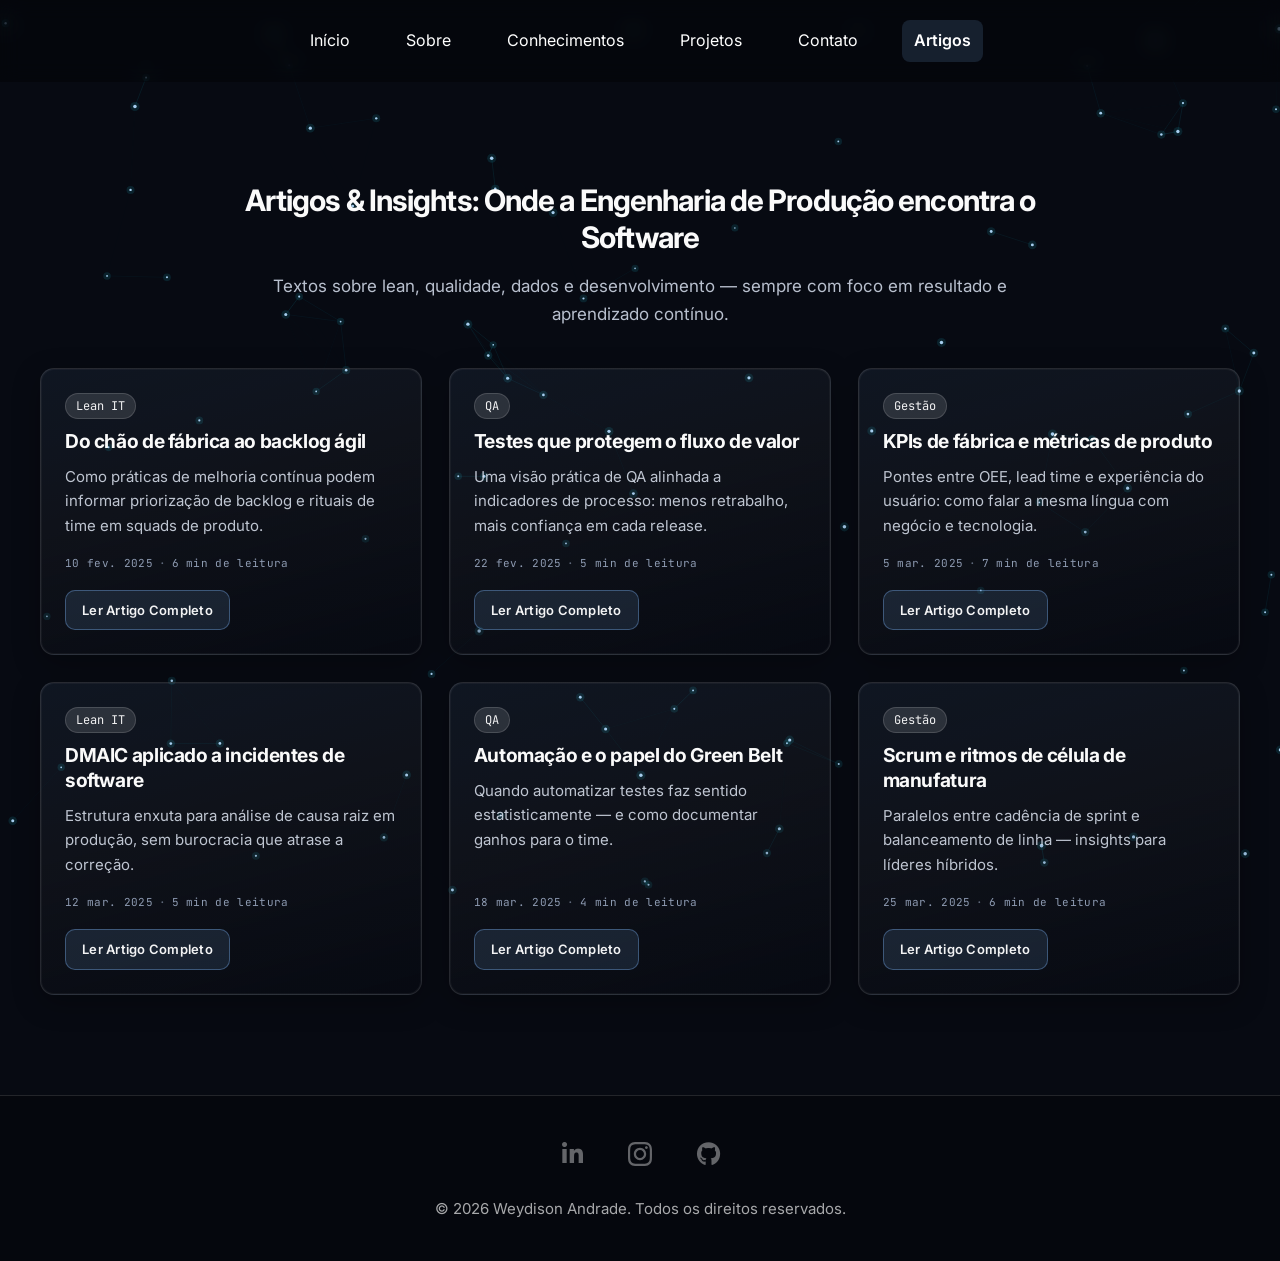
==== html/artigos.html @ 00de0266 "Criando o link de Artigos no header do projeto" ====
<!DOCTYPE html>
<html lang="pt-BR">
  <head>
    <meta charset="UTF-8" />
    <meta name="viewport" content="width=device-width, initial-scale=1.0" />
    <title>Artigos &amp; Insights · Weydison Andrade</title>
    <meta
      name="description"
      content="Artigos sobre engenharia de produção, software, qualidade e gestão — Weydison Andrade."
    />
    <link rel="preconnect" href="https://fonts.googleapis.com" />
    <link rel="preconnect" href="https://fonts.gstatic.com" crossorigin />
    <link
      href="https://fonts.googleapis.com/css2?family=Inter:wght@400;600;700&family=JetBrains+Mono:wght@400&display=swap"
      rel="stylesheet"
    />
    <link
      rel="stylesheet"
      href="https://cdnjs.cloudflare.com/ajax/libs/font-awesome/6.5.2/css/all.min.css"
      crossorigin="anonymous"
      referrerpolicy="no-referrer"
    />
    <link rel="stylesheet" href="css/style.css" />
  </head>
  <body class="page-artigos">
    <canvas id="particle-network" class="particle-canvas" aria-hidden="true"></canvas>

    <header class="header">
      <button
        class="header__toggle"
        type="button"
        id="menuToggle"
        aria-label="Abrir menu"
        aria-expanded="false"
        aria-controls="headerNav"
      >
        <span class="header__bar"></span>
        <span class="header__bar"></span>
        <span class="header__bar"></span>
      </button>

      <nav class="header__nav" id="headerNav" aria-label="Principal">
        <ul class="header__list">
          <li><a href="index.html#inicio">Início</a></li>
          <li><a href="index.html#sobre">Sobre</a></li>
          <li><a href="index.html#conhecimentos">Conhecimentos</a></li>
          <li><a href="index.html#projetos">Projetos</a></li>
          <li><a href="index.html#contato">Contato</a></li>
          <li><a href="artigos.html" aria-current="page">Artigos</a></li>
        </ul>
      </nav>
    </header>

    <main class="articles-main" id="conteudo-principal">
      <section class="articles" aria-labelledby="articles-page-title">
        <div class="section-container articles__inner">
          <header class="articles__hero">
            <h1 id="articles-page-title" class="articles__title">
              Artigos &amp; Insights: Onde a Engenharia de Produção encontra o Software
            </h1>
            <p class="articles__subtitle">
              Textos sobre lean, qualidade, dados e desenvolvimento — sempre com foco em resultado e aprendizado
              contínuo.
            </p>
          </header>

          <div class="articles__grid">
            <article class="articles-card">
              <span class="project-card__badge articles-card__category">Lean IT</span>
              <h2 class="articles-card__title">Do chão de fábrica ao backlog ágil</h2>
              <p class="articles-card__excerpt">
                Como práticas de melhoria contínua podem informar priorização de backlog e rituais de time em squads de
                produto.
              </p>
              <div class="articles-card__meta">
                <time datetime="2025-02-10">10 fev. 2025</time>
                <span class="articles-card__meta-sep" aria-hidden="true">·</span>
                <span>6 min de leitura</span>
              </div>
              <a class="articles-card__cta" href="#">Ler Artigo Completo</a>
            </article>

            <article class="articles-card">
              <span class="project-card__badge articles-card__category">QA</span>
              <h2 class="articles-card__title">Testes que protegem o fluxo de valor</h2>
              <p class="articles-card__excerpt">
                Uma visão prática de QA alinhada a indicadores de processo: menos retrabalho, mais confiança em cada
                release.
              </p>
              <div class="articles-card__meta">
                <time datetime="2025-02-22">22 fev. 2025</time>
                <span class="articles-card__meta-sep" aria-hidden="true">·</span>
                <span>5 min de leitura</span>
              </div>
              <a class="articles-card__cta" href="#">Ler Artigo Completo</a>
            </article>

            <article class="articles-card">
              <span class="project-card__badge articles-card__category">Gestão</span>
              <h2 class="articles-card__title">KPIs de fábrica e métricas de produto</h2>
              <p class="articles-card__excerpt">
                Pontes entre OEE, lead time e experiência do usuário: como falar a mesma língua com negócio e tecnologia.
              </p>
              <div class="articles-card__meta">
                <time datetime="2025-03-05">5 mar. 2025</time>
                <span class="articles-card__meta-sep" aria-hidden="true">·</span>
                <span>7 min de leitura</span>
              </div>
              <a class="articles-card__cta" href="#">Ler Artigo Completo</a>
            </article>

            <article class="articles-card">
              <span class="project-card__badge articles-card__category">Lean IT</span>
              <h2 class="articles-card__title">DMAIC aplicado a incidentes de software</h2>
              <p class="articles-card__excerpt">
                Estrutura enxuta para análise de causa raiz em produção, sem burocracia que atrase a correção.
              </p>
              <div class="articles-card__meta">
                <time datetime="2025-03-12">12 mar. 2025</time>
                <span class="articles-card__meta-sep" aria-hidden="true">·</span>
                <span>5 min de leitura</span>
              </div>
              <a class="articles-card__cta" href="#">Ler Artigo Completo</a>
            </article>

            <article class="articles-card">
              <span class="project-card__badge articles-card__category">QA</span>
              <h2 class="articles-card__title">Automação e o papel do Green Belt</h2>
              <p class="articles-card__excerpt">
                Quando automatizar testes faz sentido estatisticamente — e como documentar ganhos para o time.
              </p>
              <div class="articles-card__meta">
                <time datetime="2025-03-18">18 mar. 2025</time>
                <span class="articles-card__meta-sep" aria-hidden="true">·</span>
                <span>4 min de leitura</span>
              </div>
              <a class="articles-card__cta" href="#">Ler Artigo Completo</a>
            </article>

            <article class="articles-card">
              <span class="project-card__badge articles-card__category">Gestão</span>
              <h2 class="articles-card__title">Scrum e ritmos de célula de manufatura</h2>
              <p class="articles-card__excerpt">
                Paralelos entre cadência de sprint e balanceamento de linha — insights para líderes híbridos.
              </p>
              <div class="articles-card__meta">
                <time datetime="2025-03-25">25 mar. 2025</time>
                <span class="articles-card__meta-sep" aria-hidden="true">·</span>
                <span>6 min de leitura</span>
              </div>
              <a class="articles-card__cta" href="#">Ler Artigo Completo</a>
            </article>
          </div>
        </div>
      </section>
    </main>

    <footer class="site-footer">
      <div class="site-footer__inner">
        <nav class="site-footer__social" aria-label="Redes sociais">
          <ul class="site-footer__social-list">
            <li>
              <a
                class="site-footer__social-link site-footer__social-link--linkedin"
                href="https://www.linkedin.com/in/weydison-andrade-188b41334/"
                target="_blank"
                rel="noopener noreferrer"
                aria-label="Perfil de Weydison Andrade no LinkedIn (abre em nova aba)"
              >
                <i class="fa-brands fa-linkedin-in site-footer__social-icon" aria-hidden="true"></i>
              </a>
            </li>
            <li>
              <a
                class="site-footer__social-link site-footer__social-link--instagram"
                href="https://www.instagram.com/weydison.andrade/"
                target="_blank"
                rel="noopener noreferrer"
                aria-label="Perfil de Weydison Andrade no Instagram (abre em nova aba)"
              >
                <svg
                  class="site-footer__social-icon site-footer__social-icon--instagram"
                  viewBox="0 0 24 24"
                  width="24"
                  height="24"
                  aria-hidden="true"
                  focusable="false"
                >
                  <defs>
                    <linearGradient id="footer-instagram-gradient" x1="0%" y1="0%" x2="100%" y2="100%">
                      <stop offset="0%" stop-color="#405de6" />
                      <stop offset="100%" stop-color="#e1306c" />
                    </linearGradient>
                  </defs>
                  <path
                    fill="currentColor"
                    d="M12 2.163c3.204 0 3.584.012 4.85.07 3.252.148 4.771 1.691 4.919 4.919.058 1.265.069 1.645.069 4.849 0 3.205-.012 3.584-.069 4.849-.149 3.225-1.664 4.771-4.919 4.919-1.266.058-1.644.07-4.85.07-3.204 0-3.584-.012-4.849-.07-3.26-.149-4.771-1.699-4.919-4.92-.058-1.265-.07-1.644-.07-4.849 0-3.204.013-3.583.07-4.849.149-3.227 1.664-4.771 4.919-4.919 1.266-.057 1.645-.069 4.849-.069zm0-2.163c-3.259 0-3.667.014-4.947.072-4.358.2-6.78 2.618-6.98 6.98-.059 1.281-.073 1.689-.073 4.948 0 3.259.014 3.668.072 4.948.2 4.358 2.618 6.78 6.98 6.98 1.281.058 1.689.072 4.948.072 3.259 0 3.668-.014 4.948-.072 4.354-.2 6.782-2.618 6.979-6.98.059-1.28.073-1.689.073-4.948 0-3.259-.014-3.667-.072-4.947-.196-4.354-2.617-6.78-6.979-6.98-1.281-.059-1.69-.073-4.949-.073zm0 5.838c-3.403 0-6.162 2.759-6.162 6.162s2.759 6.163 6.162 6.163 6.162-2.759 6.162-6.163c0-3.403-2.759-6.162-6.162-6.162zm0 10.162c-2.209 0-4-1.79-4-4 0-2.209 1.791-4 4-4s4 1.791 4 4c0 2.21-1.791 4-4 4zm6.406-11.845c-.796 0-1.441.645-1.441 1.44s.645 1.44 1.441 1.44c.795 0 1.439-.645 1.439-1.44s-.644-1.44-1.439-1.44z"
                  />
                </svg>
              </a>
            </li>
            <li>
              <a
                class="site-footer__social-link site-footer__social-link--github"
                href="https://github.com/WeydisonAndrade"
                target="_blank"
                rel="noopener noreferrer"
                aria-label="Perfil de Weydison Andrade no GitHub (abre em nova aba)"
              >
                <i class="fa-brands fa-github site-footer__social-icon" aria-hidden="true"></i>
              </a>
            </li>
          </ul>
        </nav>
        <p class="site-footer__text">© <span id="footer-year"></span> Weydison Andrade. Todos os direitos reservados.</p>
      </div>
    </footer>

    <script>
      (function () {
        var y = document.getElementById("footer-year");
        if (y) y.textContent = new Date().getFullYear();

        var btn = document.getElementById("menuToggle");
        var nav = document.getElementById("headerNav");
        if (!btn || !nav) return;

        btn.addEventListener("click", function () {
          var open = nav.classList.toggle("is-open");
          btn.classList.toggle("is-open", open);
          btn.setAttribute("aria-expanded", open ? "true" : "false");
          btn.setAttribute("aria-label", open ? "Fechar menu" : "Abrir menu");
        });

        nav.querySelectorAll("a").forEach(function (link) {
          link.addEventListener("click", function () {
            if (window.matchMedia("(max-width: 767px)").matches) {
              nav.classList.remove("is-open");
              btn.classList.remove("is-open");
              btn.setAttribute("aria-expanded", "false");
              btn.setAttribute("aria-label", "Abrir menu");
            }
          });
        });
      })();
    </script>
    <script src="js/particles.js" defer></script>
  </body>
</html>
---- html/css/style.css ----
/* =============================================================================
   Portfólio — estilos globais (html/index.html)
   Tipografia: Inter + JetBrains Mono | Fundo: canvas de partículas atrás do conteúdo
   ============================================================================= */

/* Reset leve: normaliza caixas e remove sublinhado padrão de links */
* {
  margin: 0;
  padding: 0;
  box-sizing: border-box;
  text-decoration: none;
}

/* --- Espaçamento global: respiro vertical, calha lateral e hierarquia após títulos --- */
:root {
  --section-py-mobile: 3.75rem; /* ~60px */
  --section-py-desktop: 6.25rem; /* ~100px */
  --container-max: 75rem; /* 1200px */
  --container-gutter: clamp(1.25rem, 4vw, 2rem);
  --heading-after-spacing: 2.5rem; /* 40px: h2 → conteúdo seguinte */
  --projects-card-gap: clamp(2rem, 2.75vw, 2.75rem); /* mín. 32px entre cards do portfólio */
  --tech-badge-bg: rgba(255, 255, 255, 0.12);
  --tech-badge-border: rgba(255, 255, 255, 0.14);
  --tech-badge-text: rgba(255, 255, 255, 0.94);
  --tech-badge-hover-bg: rgba(130, 185, 255, 0.22);
  --tech-badge-hover-border: rgba(130, 185, 255, 0.38);
}

section {
  padding-block: var(--section-py-mobile);
  padding-left: max(var(--container-gutter), env(safe-area-inset-left, 0px));
  padding-right: max(var(--container-gutter), env(safe-area-inset-right, 0px));
}

@media (min-width: 768px) {
  section {
    padding-block: var(--section-py-desktop);
  }
}

/* Conteúdo centralizado com largura máxima (não encosta nas bordas da viewport) */
.section-container {
  width: 100%;
  max-width: var(--container-max);
  margin-inline: auto;
}

.section-container--projects {
  display: flex;
  flex-direction: column;
}

/* Espaço consistente entre título de seção (h2) e bloco seguinte */
section h2 {
  margin-bottom: var(--heading-after-spacing);
}

/* Hero: respiro entre nome (h1) e subtítulo (h2) */
.home-text h1 {
  margin-bottom: 0.75rem;
}

/* Corpo: tema escuro, fonte principal e altura de linha confortável para leitura */
body {
  position: relative;
  background: #070a12;
  color: #eee;
  min-height: 100vh;
  font-family: "Inter", system-ui, -apple-system, BlinkMacSystemFont, "Segoe UI", sans-serif;
  line-height: 1.6;
}

/* Títulos: Inter em negrito e espaçamento entre letras levemente negativo */
h1,
h2,
h3 {
  font-family: "Inter", system-ui, sans-serif;
  font-weight: 700;
  letter-spacing: -0.02em;
  line-height: 1.2;
}

/* Parágrafos e itens de lista: interlinha consistente com o corpo */
p,
li {
  line-height: 1.6;
}

/* Termos técnicos: aparência de código (JetBrains Mono) */
.tech-inline,
.know-how-item__label {
  font-family: "JetBrains Mono", ui-monospace, "Cascadia Code", "Source Code Pro", monospace;
  font-weight: 400;
}

.tech-inline {
  font-size: 0.95em;
}

/* Empilhamento: seções e rodapé ficam acima do canvas de partículas (z-index 0) */
section,
.site-footer,
.section-divider {
  position: relative;
  z-index: 1;
}

/* Canvas full-screen: animação de rede (desenhada em js/particles.js), não recebe clique */
.particle-canvas {
  position: fixed;
  inset: 0;
  z-index: 0;
  width: 100%;
  height: 100%;
  pointer-events: none;
  display: block;
}

/* Listas sem marcador padrão (estilo controlado por seção) */
ul {
  list-style: none;
}

/* ========== Cabeçalho: sticky, blur, menu colapsável no mobile ========== */
.header {
  position: sticky;
  top: 0;
  z-index: 100;
  width: 100%;
  padding: 1rem 1.25rem;
  background: rgba(0, 0, 0, 0.3);
  backdrop-filter: blur(10px);
  display: flex;
  flex-wrap: wrap;
  align-items: center;
  justify-content: flex-end;
  gap: 0.75rem;
}

/* Botão hambúrguer — visível só no mobile */
.header__toggle {
  display: flex;
  flex-direction: column;
  justify-content: center;
  gap: 5px;
  width: 44px;
  height: 44px;
  padding: 0;
  border: none;
  background: transparent;
  cursor: pointer;
  border-radius: 8px;
}

.header__toggle:hover,
.header__toggle:focus-visible {
  background: rgba(255, 255, 255, 0.1);
  outline: none;
}

.header__bar {
  display: block;
  width: 24px;
  height: 2px;
  background: #fff;
  border-radius: 2px;
  transition: transform 0.25s ease, opacity 0.25s ease;
}

/* Ícone vira X quando aberto */
.header__toggle.is-open .header__bar:nth-child(1) {
  transform: translateY(7px) rotate(45deg);
}

.header__toggle.is-open .header__bar:nth-child(2) {
  opacity: 0;
}

.header__toggle.is-open .header__bar:nth-child(3) {
  transform: translateY(-7px) rotate(-45deg);
}

/* Menu: fechado no mobile (full width abaixo do botão) */
.header__nav {
  width: 100%;
  max-height: 0;
  overflow: hidden;
  opacity: 0;
  transition: max-height 0.35s ease, opacity 0.25s ease;
}

.header__nav.is-open {
  max-height: 400px;
  opacity: 1;
}

.header__list {
  display: flex;
  flex-direction: column;
  gap: 0.25rem;
  padding-top: 0.5rem;
}

.header__list a {
  display: block;
  padding: 0.75rem 0.5rem;
  color: #fff;
  border-radius: 8px;
}

.header__list a:hover {
  background: rgba(255, 255, 255, 0.08);
}

/* ========== Desktop: links um ao lado do outro, sem hambúrguer ========== */
@media (min-width: 768px) {
  .header {
    flex-wrap: nowrap;
    justify-content: center;
    padding: 1.25rem 3rem;
  }

  .header__toggle {
    display: none;
  }

  .header__nav {
    width: auto;
    max-height: none;
    overflow: visible;
    opacity: 1;
  }

  .header__list {
    flex-direction: row;
    flex-wrap: wrap;
    align-items: center;
    justify-content: center;
    gap: 2rem;
    padding-top: 0;
  }

  .header__list a {
    padding: 0.5rem 0.75rem;
  }
}

/* ========== Seção inicial (hero): título, subtítulo e foto ========== */
.home {
  min-height: 40vh;
}

.home__inner {
  display: flex;
  flex-direction: column;
  align-items: center;
  gap: 2rem;
}

.home-text {
  width: 100%;
  text-align: center;
}

.home-text h1,
.home-text h2,
.home-text p {
  color: #fff;
}

/* Foto: tamanho maior; contain = você aparece inteiro(a), sem recorte */
.home__photo {
  flex-shrink: 0;
  width: 100%;
  max-width: min(100%, 380px);
  display: flex;
  justify-content: center;
  align-items: center;
  border-radius: 14px;
  background: rgba(255, 255, 255, 0.04);
}

.home__img {
  display: block;
  width: 100%;
  max-width: 100%;
  height: auto;
  max-height: min(68vh, 520px);
  object-fit: contain;
  object-position: center;
  border-radius: 12px;
}

/* Hero em duas colunas: texto à esquerda, foto à direita */
@media (min-width: 768px) {
  .home__inner {
    flex-direction: row;
    align-items: center;
    justify-content: space-between;
    gap: 3rem;
  }

  .home-text {
    flex: 1;
    min-width: 0;
    text-align: left;
  }

  .home__photo {
    width: min(440px, 42vw);
    max-width: 440px;
    justify-content: flex-end;
    margin-left: auto;
  }

  .home__img {
    width: 100%;
    max-width: 440px;
    max-height: min(78vh, 640px);
    height: auto;
    flex-shrink: 0;
    object-fit: contain;
  }
}

/* Separador visual entre seções (linha discreta; no desktop ocupa a largura da viewport) */
.section-divider {
  display: block;
  width: calc(100% - 2.5rem);
  max-width: 900px;
  margin: 0 auto;
  border: none;
  border-top: 1px solid rgba(255, 255, 255, 0.12);
}

@media (min-width: 768px) {
  .section-divider {
    width: 100vw;
    max-width: none;
    margin-left: calc(50% - 50vw);
    margin-right: calc(50% - 50vw);
  }
}

/* ========== Sobre mim: narrativa de transição + credenciais + coluna visual ========== */
.about__inner {
  display: grid;
  gap: clamp(1.75rem, 4vw, 2.5rem);
  align-items: center;
}

.about__main {
  min-width: 0;
}

.about__copy {
  margin-bottom: 1.5rem;
}

.about__copy p {
  font-family: "Inter", system-ui, -apple-system, BlinkMacSystemFont, "Segoe UI", sans-serif;
  font-size: clamp(0.9375rem, 2.2vw, 1.0625rem);
  line-height: 1.7;
  color: rgba(230, 235, 245, 0.88);
  margin-bottom: 1.1rem;
}

.about__copy p:last-child {
  margin-bottom: 0;
}

.about__copy strong {
  font-weight: 700;
  color: rgba(255, 255, 255, 0.96);
  letter-spacing: -0.01em;
}

.about__credentials {
  display: flex;
  flex-wrap: wrap;
  gap: 0.5rem 0.625rem;
  list-style: none;
  margin: 0 0 1.5rem;
  padding: 0;
}

.about__credential {
  display: inline-flex;
  flex-direction: column;
  align-items: flex-start;
  gap: 0.15rem;
  padding: 0.5rem 0.75rem;
  border-radius: 10px;
  background: rgba(255, 255, 255, 0.06);
  border: 1px solid rgba(255, 255, 255, 0.1);
}

.about__credential-title {
  font-family: "Inter", system-ui, sans-serif;
  font-size: 0.75rem;
  font-weight: 600;
  line-height: 1.35;
  color: rgba(255, 255, 255, 0.92);
  letter-spacing: -0.01em;
}

.about__credential-org {
  font-family: "JetBrains Mono", ui-monospace, monospace;
  font-size: 0.6875rem;
  font-weight: 400;
  color: rgba(180, 195, 215, 0.85);
  letter-spacing: 0.02em;
}

.about__tagline {
  font-family: "Inter", system-ui, sans-serif;
  font-size: clamp(0.95rem, 2.2vw, 1.05rem);
  font-weight: 600;
  font-style: italic;
  line-height: 1.55;
  letter-spacing: -0.015em;
  color: rgba(160, 200, 255, 0.92);
  margin: 0;
  padding-top: 0.25rem;
  border-top: 1px solid rgba(255, 255, 255, 0.1);
}

.about__aside {
  display: flex;
  justify-content: center;
  align-items: center;
  padding: 0.5rem;
}

.about__deco {
  width: min(100%, 200px);
  height: auto;
  max-width: 220px;
  opacity: 0.95;
}

@media (min-width: 900px) {
  .about__inner {
    grid-template-columns: minmax(0, 1fr) minmax(160px, 220px);
    gap: 2.5rem 3rem;
    align-items: start;
  }

  .about__aside {
    justify-content: flex-end;
    padding-top: 3.25rem;
  }
}

@media (max-width: 899px) {
  .about__aside {
    padding-top: 0.25rem;
    opacity: 0.9;
  }

  .about__deco {
    max-width: 168px;
  }
}

/* ========== Conhecimentos: dashboard em duas colunas (Tech × Processos) ========== */
.know-how__wrap {
  width: 100%;
}

.know-how__intro {
  font-family: "Inter", system-ui, sans-serif;
  font-size: clamp(0.9375rem, 2.1vw, 1.0625rem);
  line-height: 1.65;
  color: rgba(220, 228, 240, 0.88);
  max-width: 52rem;
  margin: 0 auto 1.75rem;
  text-align: center;
}

.know-how__grid {
  display: grid;
  grid-template-columns: 1fr;
  gap: 1.25rem;
  align-items: stretch;
}

@media (min-width: 768px) {
  .know-how__grid {
    grid-template-columns: repeat(2, minmax(0, 1fr));
    gap: 1.5rem;
  }
}

.know-how-card {
  display: flex;
  flex-direction: column;
  padding: clamp(1.15rem, 3vw, 1.5rem) clamp(1.15rem, 3vw, 1.65rem);
  border-radius: 14px;
  border: 1px solid rgba(255, 255, 255, 0.12);
  background: linear-gradient(155deg, rgba(130, 185, 255, 0.08) 0%, rgba(255, 255, 255, 0.04) 45%, rgba(7, 10, 18, 0.5) 100%);
  box-shadow: 0 8px 32px rgba(0, 0, 0, 0.28), 0 0 0 1px rgba(255, 255, 255, 0.04) inset;
  transition: transform 0.35s ease, box-shadow 0.35s ease, border-color 0.35s ease, background 0.35s ease;
}

.know-how-card--process {
  background: linear-gradient(155deg, rgba(180, 200, 220, 0.07) 0%, rgba(255, 255, 255, 0.035) 50%, rgba(7, 10, 18, 0.45) 100%);
}

@media (hover: hover) and (pointer: fine) {
  .know-how-card:hover {
    transform: scale(1.015);
    border-color: rgba(130, 185, 255, 0.35);
    box-shadow: 0 14px 40px rgba(0, 0, 0, 0.35), 0 0 0 1px rgba(130, 185, 255, 0.12) inset;
  }

  .know-how-card--process:hover {
    border-color: rgba(200, 215, 235, 0.28);
  }
}

.know-how-card__header {
  display: flex;
  align-items: flex-start;
  gap: 0.75rem;
  margin-bottom: 1.1rem;
  padding-bottom: 0.85rem;
  border-bottom: 1px solid rgba(255, 255, 255, 0.1);
}

.know-how-card__badge-icon {
  flex-shrink: 0;
  display: inline-flex;
  align-items: center;
  justify-content: center;
  width: 2.5rem;
  height: 2.5rem;
  border-radius: 10px;
  font-size: 1.1rem;
  color: rgba(130, 185, 255, 0.95);
  background: rgba(130, 185, 255, 0.12);
  border: 1px solid rgba(130, 185, 255, 0.2);
}

.know-how-card--process .know-how-card__badge-icon {
  color: rgba(200, 215, 235, 0.95);
  background: rgba(255, 255, 255, 0.08);
  border-color: rgba(255, 255, 255, 0.14);
}

.know-how-card__title {
  font-family: "Inter", system-ui, sans-serif;
  font-size: clamp(1rem, 2.4vw, 1.125rem);
  font-weight: 700;
  line-height: 1.35;
  letter-spacing: -0.02em;
  color: rgba(255, 255, 255, 0.96);
  margin: 0;
}

.know-how-card__list {
  list-style: none;
  margin: 0;
  padding: 0;
  display: flex;
  flex-direction: column;
  gap: 0.5rem;
}

.know-how-item {
  display: flex;
  align-items: center;
  gap: 0.65rem;
  padding: 0.45rem 0.55rem;
  border-radius: 10px;
  background: rgba(0, 0, 0, 0.2);
  border: 1px solid rgba(255, 255, 255, 0.06);
  min-height: 2.75rem;
}

.know-how-item__glyph {
  flex-shrink: 0;
  width: 1.35rem;
  text-align: center;
  font-size: 1rem;
  color: rgba(130, 185, 255, 0.88);
}

.know-how-card--process .know-how-item__glyph {
  color: rgba(195, 210, 230, 0.9);
}

.know-how-item__glyph--pair {
  display: inline-flex;
  align-items: center;
  justify-content: center;
  gap: 0.2rem;
  width: auto;
  min-width: 1.35rem;
}

.know-how-item__glyph--pair i {
  font-size: 0.95rem;
}

.know-how-item__glyph--pair .fa-html5 {
  color: #e44d26;
}

.know-how-item__glyph--pair .fa-css3-alt {
  color: #1572b6;
}

.know-how-item__label {
  font-size: clamp(0.8rem, 1.9vw, 0.875rem);
  line-height: 1.45;
  color: rgba(235, 240, 248, 0.94);
  word-break: break-word;
}

@media (max-width: 380px) {
  .know-how-item {
    flex-wrap: wrap;
    align-items: flex-start;
  }

  .know-how-item__label {
    flex: 1;
    min-width: 0;
  }
}

/* Texto do contato limitado em largura para leitura confortável */
.contact-text {
  max-width: 36rem;
}

.contact-text p {
  margin-bottom: 1.25rem;
}

/* Desktop: botão WhatsApp centralizado */
@media (min-width: 768px) {
  .contact-text {
    max-width: 42rem;
    margin-left: auto;
    margin-right: auto;
    text-align: center;
  }

  .contact + .section-divider--after-contact {
    margin-top: 1.75rem;
  }
}

/* Botão de call-to-action para WhatsApp (abre link externo definido no HTML) */
.contact-whatsapp {
  display: inline-flex;
  align-items: center;
  justify-content: center;
  gap: 0.65rem;
  margin-top: 0.25rem;
  padding: 0.75rem 1.25rem;
  border-radius: 999px;
  font-weight: 600;
  font-size: 0.9375rem;
  color: #fff;
  background: linear-gradient(145deg, #25d366, #128c7e);
  box-shadow: 0 2px 16px rgba(37, 211, 102, 0.35);
  transition: transform 0.2s ease, box-shadow 0.2s ease, filter 0.2s ease;
}

.contact-whatsapp:hover {
  filter: brightness(1.06);
  box-shadow: 0 4px 22px rgba(37, 211, 102, 0.45);
  transform: translateY(-1px);
}

.contact-whatsapp:focus-visible {
  outline: 2px solid #25d366;
  outline-offset: 3px;
}

.contact-whatsapp__icon {
  width: 1.35rem;
  height: 1.35rem;
  flex-shrink: 0;
}

/* ========== Rodapé: redes sociais + copyright (ano preenchido via script no HTML) ========== */
.site-footer {
  width: 100%;
  padding: 2rem var(--container-gutter) 2.25rem;
  border-top: 1px solid rgba(255, 255, 255, 0.12);
  background: rgba(0, 0, 0, 0.25);
}

.site-footer__inner {
  max-width: var(--container-max);
  margin: 0 auto;
  text-align: center;
  padding-inline: var(--container-gutter);
  display: flex;
  flex-direction: column;
  align-items: center;
  gap: 1.25rem;
}

.site-footer__social {
  width: 100%;
}

.site-footer__social-list {
  display: flex;
  flex-direction: row;
  flex-wrap: wrap;
  justify-content: center;
  align-items: center;
  gap: 1.5rem;
  list-style: none;
  margin: 0;
  padding: 0;
}

.site-footer__social-link {
  display: inline-flex;
  align-items: center;
  justify-content: center;
  min-width: 2.75rem;
  min-height: 2.75rem;
  padding: 0.625rem;
  color: rgba(255, 255, 255, 0.38);
  outline: none;
  border-radius: 0.35rem;
  transition: color 0.3s ease, transform 0.3s ease, box-shadow 0.3s ease;
}

/* Font Awesome / SVG: tamanho ~24px e alinhamento consistente */
.site-footer__social-icon {
  font-size: 1.5rem;
  line-height: 1;
  width: 1.5rem;
  height: 1.5rem;
  display: inline-flex;
  align-items: center;
  justify-content: center;
  flex-shrink: 0;
}

.site-footer__social-icon--instagram {
  display: block;
}

.site-footer__social-icon--instagram path {
  transition: fill 0.3s ease;
}

@media (hover: hover) and (pointer: fine) {
  .site-footer__social-link:hover {
    transform: translateY(-3px);
  }

  .site-footer__social-link--linkedin:hover {
    color: #0077b5;
  }

  .site-footer__social-link--instagram:hover .site-footer__social-icon--instagram path {
    fill: url(#footer-instagram-gradient);
  }

  .site-footer__social-link--github:hover {
    color: #ffffff;
  }
}

.site-footer__social-link:focus-visible {
  box-shadow: 0 0 0 2px rgba(130, 185, 255, 0.85);
  transform: translateY(-3px);
}

.site-footer__social-link--linkedin:focus-visible {
  color: #0077b5;
}

.site-footer__social-link--instagram:focus-visible .site-footer__social-icon--instagram path {
  fill: url(#footer-instagram-gradient);
}

.site-footer__social-link--github:focus-visible {
  color: #ffffff;
}

.site-footer__text {
  font-size: 0.875rem;
  line-height: 1.6;
  color: rgba(255, 255, 255, 0.65);
  margin: 0;
}

@media (min-width: 768px) {
  .site-footer {
    padding-block: 2.25rem 2.5rem;
  }

  .site-footer__inner {
    gap: 1.35rem;
  }

  .site-footer__text {
    font-size: 0.9375rem;
  }
}

/* ========== Projetos: carrossel horizontal, botões prev/next, cards com link ========== */
.projects {
  width: 100%;
  background: transparent;
  overflow: hidden;
}

/* Título da seção Projetos (espaçamento inferior via section h2) */
.projects__heading {
  font-size: clamp(1.25rem, 4vw, 1.625rem);
  font-weight: 700;
  text-align: center;
  color: #fff;
  letter-spacing: -0.02em;
  padding-inline: 0.25rem;
}

/* Área que envolve botões laterais + faixa rolável (posicionamento dos botões absoluto) */
.projects__wrap {
  position: relative;
  width: 100%;
  max-width: 100%;
  margin: 0 auto;
  padding: 0 clamp(2.5rem, 7vw, 3.25rem);
}

/* Lista de cards em linha: rolagem horizontal, scroll-snap no mobile, barra nativa oculta */
.projects__container {
  display: flex;
  flex-direction: row;
  gap: var(--projects-card-gap);
  overflow-x: auto;
  overscroll-behavior-x: contain;
  scroll-behavior: smooth;
  -webkit-overflow-scrolling: touch;
  padding-bottom: 0.35rem;
  scrollbar-width: none;
  -ms-overflow-style: none;
  scroll-snap-type: x mandatory;
  scroll-padding-inline: clamp(0.25rem, 2vw, 0.75rem);
}

.projects__container::-webkit-scrollbar {
  display: none;
}

/* Botões circulares para rolar o carrossel (comportamento em js/projects-carousel.js) */
.projects__nav {
  position: absolute;
  top: 50%;
  z-index: 2;
  transform: translateY(-50%);
  width: clamp(2.75rem, 8vw, 3rem);
  height: clamp(2.75rem, 8vw, 3rem);
  min-width: 44px;
  min-height: 44px;
  padding: 0;
  border-radius: 50%;
  border: 1px solid rgba(255, 255, 255, 0.14);
  background: rgba(10, 14, 24, 0.88);
  color: rgba(255, 255, 255, 0.92);
  cursor: pointer;
  display: flex;
  align-items: center;
  justify-content: center;
  box-shadow: 0 6px 24px rgba(0, 0, 0, 0.35);
  transition: background 0.25s ease, border-color 0.25s ease, box-shadow 0.25s ease, opacity 0.25s ease,
    transform 0.2s ease;
  touch-action: manipulation;
}

.projects__nav:hover:not(:disabled) {
  background: rgba(255, 255, 255, 0.1);
  border-color: rgba(255, 255, 255, 0.22);
  box-shadow: 0 8px 28px rgba(0, 0, 0, 0.4);
}

.projects__nav:active:not(:disabled) {
  transform: translateY(-50%) scale(0.96);
}

.projects__nav:focus-visible {
  outline: 2px solid rgba(130, 185, 255, 0.95);
  outline-offset: 3px;
}

.projects__nav:disabled {
  opacity: 0.32;
  cursor: not-allowed;
  pointer-events: none;
}

.projects__nav--prev {
  left: 0;
}

.projects__nav--next {
  right: 0;
}

.projects__nav-icon {
  width: clamp(1.125rem, 3.5vw, 1.375rem);
  height: clamp(1.125rem, 3.5vw, 1.375rem);
  min-width: 18px;
  min-height: 18px;
  flex-shrink: 0;
}

/* Card de projeto: tamanho fluido no mobile, animação de entrada escalonada por filho */
.project-card {
  flex: 0 0 auto;
  width: min(88vw, 20.5rem);
  min-width: min(88vw, 20.5rem);
  max-width: min(92vw, 21.25rem);
  scroll-snap-align: start;
  scroll-snap-stop: normal;
  position: relative;
  padding: 0;
  overflow: hidden;
  border-radius: clamp(12px, 3vw, 16px);
  background: rgba(255, 255, 255, 0.06);
  border: 1px solid rgba(255, 255, 255, 0.08);
  box-shadow: 0 4px 20px rgba(0, 0, 0, 0.2);
  color: #fff;
  opacity: 0;
  transform: translateY(28px);
  animation: projectCardIn 0.75s ease forwards;
  transition: transform 0.35s ease, box-shadow 0.35s ease, background 0.35s ease,
    border-color 0.35s ease;
}

/* Atrasos distintos na animação de entrada (efeito cascata) */
.project-card:nth-child(1) {
  animation-delay: 0.08s;
}

.project-card:nth-child(2) {
  animation-delay: 0.2s;
}

.project-card:nth-child(3) {
  animation-delay: 0.32s;
}

.project-card:nth-child(4) {
  animation-delay: 0.44s;
}

.project-card:nth-child(5) {
  animation-delay: 0.56s;
}

/* Animação: cards surgem de baixo com leve fade-in */
@keyframes projectCardIn {
  to {
    opacity: 1;
    transform: translateY(0);
  }
}

/* Variante simples de card (sem camada de imagem), só padding interno */
.project-card__body {
  padding: 2rem 1.25rem;
}

/* Título e descrição dentro do card (tamanhos fluidos com clamp) */
.project-card__title {
  font-size: clamp(1.02rem, 2.8vw, 1.125rem);
  font-weight: 700;
  margin-bottom: 0.5rem;
  letter-spacing: -0.02em;
  color: #fff;
}

.project-card__desc {
  font-size: clamp(0.8rem, 2.2vw, 0.875rem);
  line-height: 1.55;
  color: rgba(255, 255, 255, 0.72);
}

/* Tech badges: stack técnico em pílulas (JetBrains Mono) */
.project-card__tags {
  display: flex;
  flex-wrap: wrap;
  gap: 0.5rem;
  margin-bottom: 0.75rem;
}

.project-card__badge {
  display: inline-block;
  font-family: "JetBrains Mono", ui-monospace, "Cascadia Code", "Source Code Pro", monospace;
  font-size: 0.75rem;
  font-weight: 400;
  line-height: 1.35;
  padding: 0.25rem 0.625rem;
  border-radius: 9999px;
  background-color: var(--tech-badge-bg);
  color: var(--tech-badge-text);
  border: 1px solid var(--tech-badge-border);
  transition: background-color 0.2s ease, border-color 0.2s ease, color 0.2s ease;
}

/* Card “premium”: fundo em camadas (bg + overlay escuro + conteúdo por cima) */
.project-card--visual {
  background: transparent;
  border: 1px solid rgba(255, 255, 255, 0.1);
  transition: transform 0.45s ease-in-out, box-shadow 0.45s ease-in-out, border-color 0.45s ease-in-out,
    opacity 0.75s ease;
}

/* Link cobre o card inteiro; empilhamento interno com isolation */
.project-card--visual .project-card__link {
  position: relative;
  display: flex;
  flex-direction: column;
  min-height: clamp(14.5rem, 48vw, 18.75rem);
  padding: 0;
  overflow: hidden;
  border-radius: inherit;
  text-decoration: none;
  color: inherit;
  cursor: pointer;
  outline: none;
  isolation: isolate;
}

/* Camada da foto: variável --project-card-bg por projeto; fallback EcoFábrica (MinhaImagem/) */
.project-card--visual .project-card__bg {
  position: absolute;
  inset: 0;
  z-index: 0;
  background-color: #0d1117;
  background-image: var(
    --project-card-bg,
    url("../../MinhaImagem/card-ecofabrica-bg.jpg")
  );
  background-size: cover;
  background-position: center;
  background-repeat: no-repeat;
  transform: scale(1);
  transition: transform 0.55s ease-in-out;
  will-change: transform;
}

/* PsicoHealth */
.project-card--psyco {
  --project-card-bg: linear-gradient(180deg, rgba(8, 14, 24, 0.12) 0%, rgba(8, 14, 24, 0.42) 100%),
    url("../../MinhaImagem/card-psyco-bg.jpg");
}

/* DentalPlan */
.project-card--dental {
  --project-card-bg: linear-gradient(180deg, rgba(8, 14, 24, 0.12) 0%, rgba(8, 14, 24, 0.42) 100%),
    url("../../MinhaImagem/card-dental-bg.jpg");
}

/* Justiça Trabalhista / escritório jurídico */
.project-card--legal {
  --project-card-bg: linear-gradient(180deg, rgba(8, 14, 24, 0.14) 0%, rgba(8, 14, 24, 0.45) 100%),
    url("../../MinhaImagem/card-legal-bg.jpg");
}

/* DogVet — imagem gerada para o card */
.project-card--vet {
  --project-card-bg: linear-gradient(180deg, rgba(8, 14, 24, 0.12) 0%, rgba(8, 14, 24, 0.42) 100%),
    url("../../MinhaImagem/dogvet-card.png");
}

/* Camada semitransparente sobre a foto (escurece no hover via regras abaixo) */
.project-card--visual .project-card__overlay {
  position: absolute;
  inset: 0;
  z-index: 1;
  background: rgba(4, 8, 16, 0.58);
  transition: background 0.45s ease-in-out;
  pointer-events: none;
}

/* Conteúdo textual alinhado ao rodapé do card */
.project-card--visual .project-card__inner {
  position: relative;
  z-index: 2;
  display: flex;
  flex-direction: column;
  justify-content: flex-end;
  flex: 1;
  padding: clamp(1.25rem, 4vw, 2rem) clamp(1rem, 3vw, 1.35rem);
  min-height: inherit;
}

.project-card--visual .project-card__title {
  text-shadow: 0 2px 16px rgba(0, 0, 0, 0.45);
}

.project-card--visual .project-card__desc {
  margin-bottom: 0.75rem;
  color: rgba(255, 255, 255, 0.88);
  text-shadow: 0 1px 12px rgba(0, 0, 0, 0.35);
}

.project-card--visual .project-card__badge {
  text-shadow: none;
  box-shadow: 0 1px 6px rgba(0, 0, 0, 0.2);
}

.project-card--visual .project-card__hint {
  color: rgba(255, 255, 255, 0.72);
  text-shadow: 0 1px 8px rgba(0, 0, 0, 0.4);
}

/* Fallback: card sem classe --visual (link como bloco preenchido) */
.project-card:not(.project-card--visual) .project-card__link {
  display: block;
  height: 100%;
  padding: 2rem 1.25rem;
  text-decoration: none;
  color: inherit;
  cursor: pointer;
  border-radius: inherit;
  outline: none;
  transition: color 0.2s ease;
}

.project-card:not(.project-card--visual) .project-card__link .project-card__desc {
  margin-bottom: 1rem;
}

/* Texto auxiliar “Ver projeto” + seta (pseudo-elemento ::after) */
.project-card__hint {
  display: inline-flex;
  align-items: center;
  gap: 0.35rem;
  font-size: clamp(0.65rem, 2vw, 0.75rem);
  font-weight: 500;
  letter-spacing: 0.04em;
  text-transform: uppercase;
  color: rgba(255, 255, 255, 0.45);
}

.project-card__hint::after {
  content: "→";
  display: inline-block;
  transition: transform 0.35s ease-in-out;
}

/* Indica área clicável no card com link */
.project-card--linkable {
  cursor: pointer;
}

@media (hover: hover) and (pointer: fine) {
  .project-card__badge:hover {
    background-color: var(--tech-badge-hover-bg);
    border-color: var(--tech-badge-hover-border);
    color: #fff;
  }
}

/* Hover: só em telas com mouse fino (evita “estado preso” no toque) */
@media (hover: hover) and (pointer: fine) {
  .project-card--visual.project-card--linkable:has(.project-card__link:hover) {
    transform: translateY(-8px);
    box-shadow: 0 20px 48px rgba(0, 0, 0, 0.45), 0 0 0 1px rgba(255, 255, 255, 0.12);
    border-color: rgba(255, 255, 255, 0.18);
  }

  .project-card--visual.project-card--linkable:has(.project-card__link:hover) .project-card__bg {
    transform: scale(1.07);
  }

  .project-card--visual.project-card--linkable:has(.project-card__link:hover) .project-card__overlay {
    background: rgba(2, 5, 12, 0.72);
  }

  .project-card--visual.project-card--linkable:has(.project-card__link:hover) .project-card__hint::after {
    transform: translateX(5px);
  }
}

/* Foco por teclado: elevação e zoom um pouco menores que no hover */
.project-card--visual.project-card--linkable:has(.project-card__link:focus-visible) {
  transform: translateY(-6px);
  box-shadow: 0 16px 40px rgba(0, 0, 0, 0.4), 0 0 0 1px rgba(255, 255, 255, 0.12);
  border-color: rgba(255, 255, 255, 0.18);
}

.project-card--visual.project-card--linkable:has(.project-card__link:focus-visible) .project-card__bg {
  transform: scale(1.05);
}

.project-card--visual.project-card--linkable:has(.project-card__link:focus-visible) .project-card__overlay {
  background: rgba(2, 5, 12, 0.72);
}

.project-card--visual.project-card--linkable:has(.project-card__link:focus-visible) .project-card__hint::after {
  transform: translateX(5px);
}

.project-card--visual .project-card__link:focus-visible {
  box-shadow: inset 0 0 0 2px rgba(130, 185, 255, 0.95), 0 0 0 3px rgba(7, 10, 18, 0.9);
}

/* Tablet pequeno: snap menos rígido na rolagem horizontal */
@media (min-width: 480px) {
  .projects__container {
    scroll-snap-type: x proximity;
  }
}

/* Desktop: largura fixa dos cards, snap desligado */
@media (min-width: 768px) {
  .projects__wrap {
    padding: 0 clamp(3rem, 8vw, 3.5rem);
  }

  .projects__container {
    justify-content: center;
    scroll-snap-type: none;
  }

  .project-card {
    width: auto;
    min-width: 280px;
    max-width: 340px;
  }

  .project-card--visual .project-card__link {
    min-height: 18.75rem;
  }
}

/* Telas largas: botões de navegação um pouco maiores */
@media (min-width: 1024px) {
  .projects__nav {
    width: 3rem;
    height: 3rem;
  }

  .projects__nav-icon {
    width: 1.375rem;
    height: 1.375rem;
  }
}

/* Acessibilidade: usuário pediu menos movimento — remove animação de entrada dos cards */
@media (prefers-reduced-motion: reduce) {
  .projects__container {
    scroll-behavior: auto;
  }

  .project-card {
    animation: none;
    opacity: 1;
    transform: none;
  }
}

/* ========== Página Artigos (artigos.html): grid de cards + CTA ========== */
.header__list a[aria-current="page"] {
  background: rgba(130, 185, 255, 0.14);
  color: #fff;
  font-weight: 600;
}

.articles-main {
  flex: 1;
}

.page-artigos {
  display: flex;
  flex-direction: column;
  min-height: 100vh;
}

.articles__inner {
  width: 100%;
}

.articles__hero {
  text-align: center;
  max-width: 52rem;
  margin: 0 auto 2.5rem;
  padding: 0 0.25rem;
}

.articles__title {
  font-family: "Inter", system-ui, sans-serif;
  font-size: clamp(1.35rem, 4.2vw, 1.85rem);
  font-weight: 700;
  line-height: 1.25;
  letter-spacing: -0.03em;
  color: rgba(255, 255, 255, 0.98);
  margin: 0 0 1rem;
}

.articles__subtitle {
  font-family: "Inter", system-ui, sans-serif;
  font-size: clamp(0.9375rem, 2.1vw, 1.0625rem);
  line-height: 1.65;
  color: rgba(210, 218, 232, 0.88);
  margin: 0;
}

.articles__grid {
  display: grid;
  grid-template-columns: 1fr;
  gap: 1.35rem;
  align-items: stretch;
}

@media (min-width: 768px) {
  .articles__grid {
    grid-template-columns: repeat(2, minmax(0, 1fr));
    gap: 1.5rem;
  }
}

@media (min-width: 1024px) {
  .articles__grid {
    grid-template-columns: repeat(3, minmax(0, 1fr));
    gap: 1.65rem;
  }
}

.articles-card {
  display: flex;
  flex-direction: column;
  align-items: flex-start;
  padding: clamp(1.2rem, 3vw, 1.5rem);
  border-radius: 14px;
  border: 1px solid rgba(255, 255, 255, 0.12);
  background: linear-gradient(165deg, rgba(130, 185, 255, 0.07) 0%, rgba(255, 255, 255, 0.035) 42%, rgba(7, 10, 18, 0.55) 100%);
  box-shadow: 0 8px 28px rgba(0, 0, 0, 0.28), 0 0 0 1px rgba(255, 255, 255, 0.04) inset;
  transition: transform 0.3s ease, border-color 0.3s ease, box-shadow 0.3s ease;
}

@media (hover: hover) and (pointer: fine) {
  .articles-card:hover {
    transform: translateY(-4px);
    border-color: rgba(130, 185, 255, 0.28);
    box-shadow: 0 16px 40px rgba(0, 0, 0, 0.35), 0 0 0 1px rgba(130, 185, 255, 0.1) inset;
  }
}

.articles-card__category {
  margin-bottom: 0.65rem;
}

section.articles .articles-card__title {
  font-family: "Inter", system-ui, sans-serif;
  font-size: clamp(1.05rem, 2.4vw, 1.2rem);
  font-weight: 700;
  line-height: 1.3;
  letter-spacing: -0.02em;
  color: rgba(255, 255, 255, 0.98);
  margin: 0 0 0.65rem;
}

.articles-card__excerpt {
  font-family: "Inter", system-ui, sans-serif;
  font-size: clamp(0.875rem, 2vw, 0.9375rem);
  line-height: 1.65;
  color: rgba(215, 222, 235, 0.88);
  margin: 0 0 1rem;
  flex: 1;
}

.articles-card__meta {
  font-family: "JetBrains Mono", ui-monospace, monospace;
  font-size: 0.6875rem;
  font-weight: 400;
  letter-spacing: 0.03em;
  color: rgba(160, 175, 200, 0.88);
  margin-bottom: 1.1rem;
  display: flex;
  flex-wrap: wrap;
  align-items: center;
  gap: 0.35rem;
}

.articles-card__meta-sep {
  opacity: 0.65;
}

.articles-card__cta {
  display: inline-flex;
  align-items: center;
  justify-content: center;
  margin-top: auto;
  padding: 0.55rem 1rem;
  border-radius: 10px;
  font-family: "Inter", system-ui, sans-serif;
  font-size: 0.8125rem;
  font-weight: 600;
  letter-spacing: 0.02em;
  color: rgba(255, 255, 255, 0.95);
  background: rgba(130, 185, 255, 0.12);
  border: 1px solid rgba(130, 185, 255, 0.35);
  transition: background 0.3s ease, border-color 0.3s ease, color 0.3s ease, transform 0.3s ease;
}

.articles-card__cta:hover {
  background: rgba(130, 185, 255, 0.22);
  border-color: rgba(130, 185, 255, 0.55);
  color: #fff;
}

.articles-card__cta:focus-visible {
  outline: none;
  box-shadow: 0 0 0 2px rgba(130, 185, 255, 0.85);
}

@media (hover: hover) and (pointer: fine) {
  .articles-card__cta:hover {
    transform: translateY(-1px);
  }
}

@media (prefers-reduced-motion: reduce) {
  .articles-card,
  .articles-card__cta {
    transition: none;
  }

  .articles-card:hover {
    transform: none;
  }
}
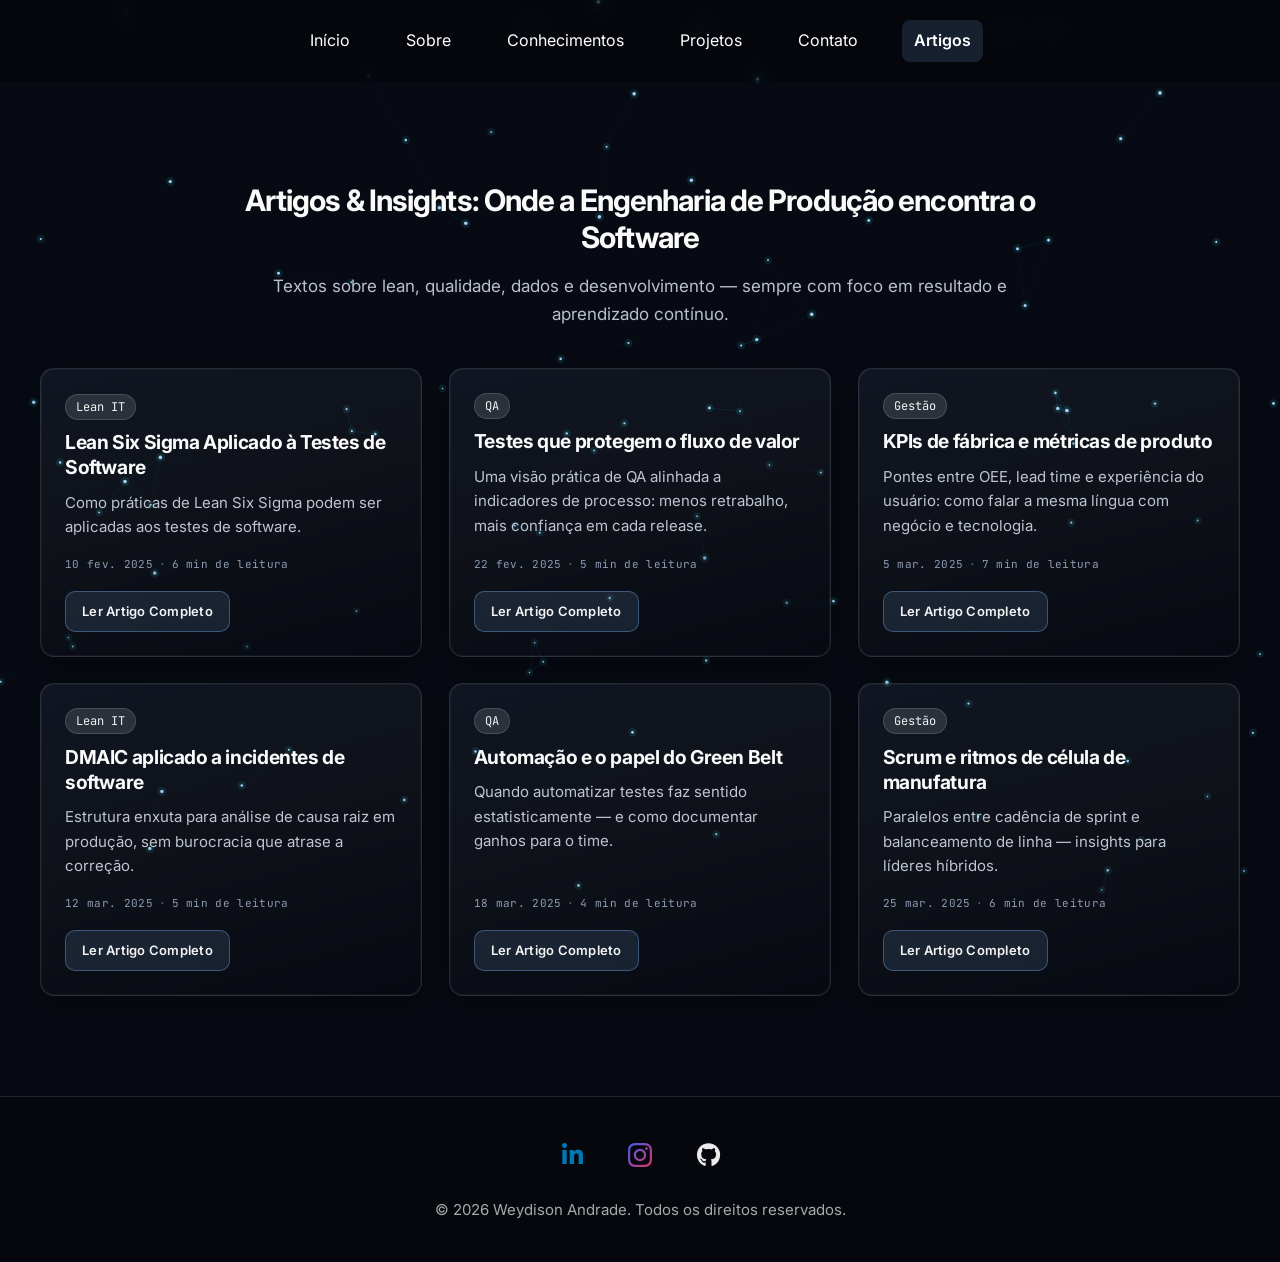
==== commit 92a2e2dd: "Adicionando o artigo (Lean Six Sigma Aplicado a Testes de Software)" ====
--- a/html/artigos.html
+++ b/html/artigos.html
@@ -1,31 +1,41 @@
 <!DOCTYPE html>
+<!-- artigos.html — Listagem de artigos e insights; primeira entrada linka para lean.html -->
 <html lang="pt-BR">
   <head>
+    <!-- Codificação e viewport para renderização correta em qualquer dispositivo -->
     <meta charset="UTF-8" />
     <meta name="viewport" content="width=device-width, initial-scale=1.0" />
+    <!-- Título da aba e meta description para SEO e previews -->
     <title>Artigos &amp; Insights · Weydison Andrade</title>
     <meta
       name="description"
       content="Artigos sobre engenharia de produção, software, qualidade e gestão — Weydison Andrade."
     />
+    <!-- Pré-conexão e carregamento das fontes Inter e JetBrains Mono (tipografia do site) -->
     <link rel="preconnect" href="https://fonts.googleapis.com" />
     <link rel="preconnect" href="https://fonts.gstatic.com" crossorigin />
     <link
       href="https://fonts.googleapis.com/css2?family=Inter:wght@400;600;700&family=JetBrains+Mono:wght@400&display=swap"
       rel="stylesheet"
     />
+    <!-- Ícones Font Awesome: LinkedIn e GitHub no rodapé -->
     <link
       rel="stylesheet"
       href="https://cdnjs.cloudflare.com/ajax/libs/font-awesome/6.5.2/css/all.min.css"
       crossorigin="anonymous"
       referrerpolicy="no-referrer"
     />
+    <!-- Folha de estilos global do portfólio (grid de cards, página artigos, header, footer) -->
     <link rel="stylesheet" href="css/style.css" />
   </head>
+  <!-- page-artigos: layout em coluna com altura mínima da viewport e estilos específicos da listagem -->
   <body class="page-artigos">
+    <!-- Canvas de fundo: rede de partículas (js/particles.js); decorativo, pointer-events: none no CSS -->
     <canvas id="particle-network" class="particle-canvas" aria-hidden="true"></canvas>
 
+    <!-- Cabeçalho compartilhado com as demais páginas: navegação para o index e indicação da página atual em Artigos -->
     <header class="header">
+      <!-- Controle do menu em telas pequenas: alterna classe is-open no nav e atualiza aria-* -->
       <button
         class="header__toggle"
         type="button"
@@ -39,6 +49,7 @@
         <span class="header__bar"></span>
       </button>
 
+      <!-- Links principais; artigos.html usa aria-current="page" para estilo de item ativo (CSS) -->
       <nav class="header__nav" id="headerNav" aria-label="Principal">
         <ul class="header__list">
           <li><a href="index.html#inicio">Início</a></li>
@@ -51,9 +62,12 @@
       </nav>
     </header>
 
+    <!-- Área principal: grade de cards de artigo (id para acessibilidade / skip links) -->
     <main class="articles-main" id="conteudo-principal">
+      <!-- Seção semântica; aria-labelledby associa o h1 ao propósito da região para leitores de tela -->
       <section class="articles" aria-labelledby="articles-page-title">
         <div class="section-container articles__inner">
+          <!-- Hero da página: título H1 único e subtítulo introdutório -->
           <header class="articles__hero">
             <h1 id="articles-page-title" class="articles__title">
               Artigos &amp; Insights: Onde a Engenharia de Produção encontra o Software
@@ -64,22 +78,30 @@
             </p>
           </header>
 
+          <!-- Grid responsivo de cards (1 coluna mobile → 2 tablet → 3 desktop, via CSS) -->
           <div class="articles__grid">
-            <article class="articles-card">
-              <span class="project-card__badge articles-card__category">Lean IT</span>
-              <h2 class="articles-card__title">Do chão de fábrica ao backlog ágil</h2>
-              <p class="articles-card__excerpt">
-                Como práticas de melhoria contínua podem informar priorização de backlog e rituais de time em squads de
-                produto.
-              </p>
-              <div class="articles-card__meta">
-                <time datetime="2025-02-10">10 fev. 2025</time>
-                <span class="articles-card__meta-sep" aria-hidden="true">·</span>
-                <span>6 min de leitura</span>
-              </div>
-              <a class="articles-card__cta" href="#">Ler Artigo Completo</a>
-            </article>
-
+            <!-- Card clicável inteiro: um único <a> envolve o conteúdo (sem <a> aninhado); destino lean.html -->
+            <article class="articles-card articles-card--linkable">
+              <a
+                class="articles-card__link"
+                href="lean.html"
+                aria-label="Ler artigo completo: Lean Six Sigma Aplicado à Testes de Software"
+              >
+                <span class="project-card__badge articles-card__category">Lean IT</span>
+                <h2 class="articles-card__title">Lean Six Sigma Aplicado à Testes de Software</h2>
+                <p class="articles-card__excerpt">
+                  Como práticas de Lean Six Sigma podem ser aplicadas aos testes de software.
+                </p>
+                <div class="articles-card__meta">
+                  <time datetime="2025-02-10">10 fev. 2025</time>
+                  <span class="articles-card__meta-sep" aria-hidden="true">·</span>
+                  <span>6 min de leitura</span>
+                </div>
+                <span class="articles-card__cta">Ler Artigo Completo</span>
+              </a>
+            </article>
+
+            <!-- Card estático: CTA é link separado; href # até existir página do artigo -->
             <article class="articles-card">
               <span class="project-card__badge articles-card__category">QA</span>
               <h2 class="articles-card__title">Testes que protegem o fluxo de valor</h2>
@@ -155,6 +177,7 @@
       </section>
     </main>
 
+    <!-- Rodapé padrão do site: redes sociais e copyright com ano atualizado por script -->
     <footer class="site-footer">
       <div class="site-footer__inner">
         <nav class="site-footer__social" aria-label="Redes sociais">
@@ -170,6 +193,7 @@
                 <i class="fa-brands fa-linkedin-in site-footer__social-icon" aria-hidden="true"></i>
               </a>
             </li>
+            <!-- Instagram: SVG com gradiente; id footer-instagram-gradient usado em style.css (fill: url(...)) -->
             <li>
               <a
                 class="site-footer__social-link site-footer__social-link--instagram"
@@ -216,6 +240,7 @@
       </div>
     </footer>
 
+    <!-- Script inline: preenche ano no rodapé e controla menu mobile (toggle + fechar ao navegar) -->
     <script>
       (function () {
         var y = document.getElementById("footer-year");
@@ -244,6 +269,7 @@
         });
       })();
     </script>
+    <!-- Animação de fundo (defer: executa após o HTML estar parseado) -->
     <script src="js/particles.js" defer></script>
   </body>
 </html>
--- a/html/css/style.css
+++ b/html/css/style.css
@@ -268,27 +268,206 @@
   color: #fff;
 }
 
-/* Foto: tamanho maior; contain = você aparece inteiro(a), sem recorte */
+/* Hero — foto circular com trilhas de circuito + anel animado (ciano / verde limão) */
+@keyframes circuitTraceFlow {
+  0%,
+  100% {
+    opacity: 0.42;
+    filter: brightness(0.92) saturate(1);
+  }
+
+  7% {
+    opacity: 0.78;
+  }
+
+  9% {
+    opacity: 0.38;
+  }
+
+  31% {
+    opacity: 0.55;
+  }
+
+  34% {
+    opacity: 0.88;
+  }
+
+  36% {
+    opacity: 0.45;
+  }
+
+  58% {
+    opacity: 0.62;
+  }
+
+  61% {
+    opacity: 0.35;
+  }
+
+  74% {
+    opacity: 0.92;
+  }
+
+  77% {
+    opacity: 0.48;
+  }
+}
+
+@keyframes circuitBorderPulse {
+  0%,
+  100% {
+    opacity: 0.35;
+  }
+
+  11% {
+    opacity: 0.95;
+  }
+
+  13% {
+    opacity: 0.4;
+  }
+
+  27% {
+    opacity: 0.85;
+  }
+
+  29% {
+    opacity: 0.32;
+  }
+
+  52% {
+    opacity: 0.78;
+  }
+
+  55% {
+    opacity: 0.36;
+  }
+
+  71% {
+    opacity: 1;
+  }
+
+  73% {
+    opacity: 0.42;
+  }
+
+  88% {
+    opacity: 0.68;
+  }
+}
+
+@keyframes circuitRingSpin {
+  to {
+    transform: rotate(360deg);
+  }
+}
+
 .home__photo {
   flex-shrink: 0;
   width: 100%;
-  max-width: min(100%, 380px);
+  max-width: min(100%, 360px);
   display: flex;
   justify-content: center;
   align-items: center;
-  border-radius: 14px;
-  background: rgba(255, 255, 255, 0.04);
-}
-
+  margin-inline: auto;
+}
+
+.home__photo-wrap {
+  --photo-ring-inset: 12px;
+  position: relative;
+  width: min(88vw, 300px);
+  max-width: 300px;
+  aspect-ratio: 1 / 1;
+  border-radius: 50%;
+  overflow: hidden;
+  flex-shrink: 0;
+  isolation: isolate;
+}
+
+/* Trilhas de circuito (gradientes repetitivos + hotspots) */
+.home__photo-circuit {
+  position: absolute;
+  inset: 0;
+  border-radius: 50%;
+  pointer-events: none;
+  z-index: 0;
+  background-color: rgba(4, 10, 20, 0.92);
+  background-image:
+    radial-gradient(circle at 22% 28%, rgba(0, 230, 255, 0.14) 0%, transparent 42%),
+    radial-gradient(circle at 78% 72%, rgba(140, 255, 90, 0.1) 0%, transparent 38%),
+    radial-gradient(circle at 50% 50%, rgba(130, 185, 255, 0.06) 0%, transparent 55%),
+    repeating-linear-gradient(
+      0deg,
+      transparent 0,
+      transparent 10px,
+      rgba(0, 230, 255, 0.07) 10px,
+      rgba(0, 230, 255, 0.07) 11px
+    ),
+    repeating-linear-gradient(
+      90deg,
+      transparent 0,
+      transparent 10px,
+      rgba(120, 255, 200, 0.055) 10px,
+      rgba(120, 255, 200, 0.055) 11px
+    );
+  background-blend-mode: normal, normal, normal, normal, normal;
+  animation: circuitTraceFlow 4.2s ease-in-out infinite;
+}
+
+/* Anel de segmentos (máscara = só a borda) + rotação lenta + flicker — inset 0 para caber no wrap com overflow:hidden */
+.home__photo-ring {
+  position: absolute;
+  inset: 0;
+  border-radius: 50%;
+  pointer-events: none;
+  z-index: 1;
+  transform-origin: 50% 50%;
+  background: conic-gradient(
+    from 0deg,
+    transparent 0deg 22deg,
+    rgba(0, 255, 220, 0.75) 22deg 32deg,
+    transparent 32deg 58deg,
+    rgba(0, 230, 255, 0.65) 58deg 68deg,
+    transparent 68deg 112deg,
+    rgba(160, 255, 80, 0.55) 112deg 124deg,
+    transparent 124deg 160deg,
+    rgba(0, 240, 255, 0.7) 160deg 172deg,
+    transparent 172deg 220deg,
+    rgba(100, 255, 180, 0.5) 220deg 232deg,
+    transparent 232deg 288deg,
+    rgba(0, 230, 255, 0.6) 288deg 300deg,
+    transparent 300deg 360deg
+  );
+  -webkit-mask: radial-gradient(farthest-side, transparent calc(100% - 3px), #000 calc(100% - 3px) 100%);
+  mask: radial-gradient(farthest-side, transparent calc(100% - 3px), #000 calc(100% - 3px) 100%);
+  animation: circuitRingSpin 16s linear infinite, circuitBorderPulse 2.85s ease-in-out infinite;
+}
+
+/* Núcleo da foto: recuo idêntico nos quatro lados (faixa do circuito + anel) */
+.home__photo-core {
+  position: absolute;
+  top: var(--photo-ring-inset);
+  right: var(--photo-ring-inset);
+  bottom: var(--photo-ring-inset);
+  left: var(--photo-ring-inset);
+  width: auto;
+  height: auto;
+  border-radius: 50%;
+  overflow: hidden;
+  z-index: 2;
+  background: #070a12;
+  box-shadow:
+    0 0 0 1px rgba(0, 230, 255, 0.12),
+    inset 0 0 20px rgba(0, 0, 0, 0.35);
+}
+
+/* contain = foto inteira dentro do círculo; faixas laterais/superiores usam o fundo do .home__photo-core */
 .home__img {
   display: block;
   width: 100%;
-  max-width: 100%;
-  height: auto;
-  max-height: min(68vh, 520px);
+  height: 100%;
   object-fit: contain;
   object-position: center;
-  border-radius: 12px;
 }
 
 /* Hero em duas colunas: texto à esquerda, foto à direita */
@@ -307,19 +486,16 @@
   }
 
   .home__photo {
-    width: min(440px, 42vw);
-    max-width: 440px;
+    max-width: none;
+    width: auto;
     justify-content: flex-end;
     margin-left: auto;
   }
 
-  .home__img {
-    width: 100%;
-    max-width: 440px;
-    max-height: min(78vh, 640px);
-    height: auto;
-    flex-shrink: 0;
-    object-fit: contain;
+  .home__photo-wrap {
+    width: min(320px, 36vw);
+    max-width: 320px;
+    --photo-ring-inset: 13px;
   }
 }
 
@@ -722,28 +898,42 @@
   padding: 0;
 }
 
+/* Mobile-first: links sociais — área de toque + cores de marca em todas as telas */
 .site-footer__social-link {
-  display: inline-flex;
-  align-items: center;
-  justify-content: center;
-  min-width: 2.75rem;
-  min-height: 2.75rem;
-  padding: 0.625rem;
-  color: rgba(255, 255, 255, 0.38);
+  display: inline-block;
+  padding: 10px;
+  min-width: 44px;
+  min-height: 44px;
+  box-sizing: border-box;
+  text-align: center;
+  line-height: 0;
+  vertical-align: middle;
   outline: none;
   border-radius: 0.35rem;
-  transition: color 0.3s ease, transform 0.3s ease, box-shadow 0.3s ease;
-}
-
-/* Font Awesome / SVG: tamanho ~24px e alinhamento consistente */
+  -webkit-tap-highlight-color: transparent;
+  transition: color 0.3s ease, transform 0.3s ease, box-shadow 0.3s ease, filter 0.3s ease;
+}
+
+.site-footer__social-link--linkedin {
+  color: #0077b5;
+}
+
+.site-footer__social-link--instagram .site-footer__social-icon--instagram path {
+  fill: url(#footer-instagram-gradient);
+}
+
+.site-footer__social-link--github {
+  color: rgba(255, 255, 255, 0.92);
+}
+
+/* Font Awesome / SVG: ~24px, centrado no link (inline-block + line-height 0 no <a>) */
 .site-footer__social-icon {
   font-size: 1.5rem;
   line-height: 1;
   width: 1.5rem;
   height: 1.5rem;
-  display: inline-flex;
-  align-items: center;
-  justify-content: center;
+  display: inline-block;
+  vertical-align: middle;
   flex-shrink: 0;
 }
 
@@ -755,21 +945,30 @@
   transition: fill 0.3s ease;
 }
 
+/* Desktop (mouse): elevação + brilho extra no hover (cores de marca já vêm da base) */
 @media (hover: hover) and (pointer: fine) {
   .site-footer__social-link:hover {
     transform: translateY(-3px);
-  }
-
-  .site-footer__social-link--linkedin:hover {
-    color: #0077b5;
-  }
-
-  .site-footer__social-link--instagram:hover .site-footer__social-icon--instagram path {
-    fill: url(#footer-instagram-gradient);
+    filter: brightness(1.1);
   }
 
   .site-footer__social-link--github:hover {
     color: #ffffff;
+    filter: brightness(1.12);
+  }
+}
+
+/* Toque / desktop: feedback ao pressionar */
+.site-footer__social-link:active {
+  transform: translateY(-1px);
+  filter: brightness(1.08);
+}
+
+/* Mobile: toque sem “salto” vertical, só reforço de brilho */
+@media (max-width: 768px) {
+  .site-footer__social-link:active {
+    transform: translateY(0);
+    filter: brightness(1.14);
   }
 }
 
@@ -815,7 +1014,8 @@
 .projects {
   width: 100%;
   background: transparent;
-  overflow: hidden;
+  overflow-x: visible;
+  overflow-y: visible;
 }
 
 /* Título da seção Projetos (espaçamento inferior via section h2) */
@@ -828,20 +1028,44 @@
   padding-inline: 0.25rem;
 }
 
-/* Área que envolve botões laterais + faixa rolável (posicionamento dos botões absoluto) */
+/* Área que envolve botões + carrossel — mobile-first + safe-area */
 .projects__wrap {
   position: relative;
   width: 100%;
   max-width: 100%;
   margin: 0 auto;
-  padding: 0 clamp(2.5rem, 7vw, 3.25rem);
-}
-
-/* Lista de cards em linha: rolagem horizontal, scroll-snap no mobile, barra nativa oculta */
+  padding-left: max(0.625rem, env(safe-area-inset-left, 0px));
+  padding-right: max(0.625rem, env(safe-area-inset-right, 0px));
+}
+
+@media (min-width: 400px) {
+  .projects__wrap {
+    padding-left: max(0.875rem, env(safe-area-inset-left, 0px));
+    padding-right: max(0.875rem, env(safe-area-inset-right, 0px));
+  }
+}
+
+@media (min-width: 480px) {
+  .projects__wrap {
+    padding-left: max(1.125rem, env(safe-area-inset-left, 0px));
+    padding-right: max(1.125rem, env(safe-area-inset-right, 0px));
+  }
+}
+
+@media (min-width: 640px) {
+  .projects__wrap {
+    padding-left: max(1.5rem, env(safe-area-inset-left, 0px));
+    padding-right: max(1.5rem, env(safe-area-inset-right, 0px));
+  }
+}
+
+/* Lista de cards: rolagem horizontal, snap no mobile, barra oculta */
 .projects__container {
   display: flex;
   flex-direction: row;
   gap: var(--projects-card-gap);
+  width: 100%;
+  min-width: 0;
   overflow-x: auto;
   overscroll-behavior-x: contain;
   scroll-behavior: smooth;
@@ -850,42 +1074,59 @@
   scrollbar-width: none;
   -ms-overflow-style: none;
   scroll-snap-type: x mandatory;
-  scroll-padding-inline: clamp(0.25rem, 2vw, 0.75rem);
+  scroll-padding-left: max(0.35rem, env(safe-area-inset-left, 0px));
+  scroll-padding-right: max(0.35rem, env(safe-area-inset-right, 0px));
 }
 
 .projects__container::-webkit-scrollbar {
   display: none;
 }
 
-/* Botões circulares para rolar o carrossel (comportamento em js/projects-carousel.js) */
+/* Botões do carrossel: glassmorphism + hover tech (comportamento em js/projects-carousel.js) */
 .projects__nav {
   position: absolute;
   top: 50%;
-  z-index: 2;
+  z-index: 3;
   transform: translateY(-50%);
-  width: clamp(2.75rem, 8vw, 3rem);
-  height: clamp(2.75rem, 8vw, 3rem);
-  min-width: 44px;
-  min-height: 44px;
+  width: 2.625rem;
+  height: 2.625rem;
+  min-width: 42px;
+  min-height: 42px;
   padding: 0;
   border-radius: 50%;
-  border: 1px solid rgba(255, 255, 255, 0.14);
-  background: rgba(10, 14, 24, 0.88);
-  color: rgba(255, 255, 255, 0.92);
+  border: 1px solid rgba(255, 255, 255, 0.2);
+  background: rgba(12, 18, 32, 0.38);
+  -webkit-backdrop-filter: blur(5px);
+  backdrop-filter: blur(5px);
+  color: rgba(255, 255, 255, 0.94);
   cursor: pointer;
   display: flex;
   align-items: center;
   justify-content: center;
-  box-shadow: 0 6px 24px rgba(0, 0, 0, 0.35);
-  transition: background 0.25s ease, border-color 0.25s ease, box-shadow 0.25s ease, opacity 0.25s ease,
-    transform 0.2s ease;
+  box-shadow: 0 4px 20px rgba(0, 0, 0, 0.35), inset 0 1px 0 rgba(255, 255, 255, 0.08);
+  transition:
+    background 0.3s ease,
+    border-color 0.3s ease,
+    box-shadow 0.3s ease,
+    opacity 0.3s ease,
+    transform 0.3s ease;
   touch-action: manipulation;
 }
 
+.projects__nav-icon-wrap {
+  display: flex;
+  align-items: center;
+  justify-content: center;
+  transition: transform 0.3s ease;
+}
+
 .projects__nav:hover:not(:disabled) {
-  background: rgba(255, 255, 255, 0.1);
-  border-color: rgba(255, 255, 255, 0.22);
-  box-shadow: 0 8px 28px rgba(0, 0, 0, 0.4);
+  background: rgba(130, 185, 255, 0.22);
+  border-color: rgba(130, 185, 255, 0.5);
+  box-shadow:
+    0 8px 32px rgba(0, 0, 0, 0.4),
+    0 0 28px rgba(130, 185, 255, 0.18),
+    inset 0 1px 0 rgba(255, 255, 255, 0.12);
 }
 
 .projects__nav:active:not(:disabled) {
@@ -898,33 +1139,49 @@
 }
 
 .projects__nav:disabled {
-  opacity: 0.32;
+  opacity: 0.3;
   cursor: not-allowed;
-  pointer-events: none;
-}
-
+  background: rgba(12, 18, 32, 0.28);
+  border-color: rgba(255, 255, 255, 0.12);
+  box-shadow: none;
+  -webkit-backdrop-filter: blur(4px);
+  backdrop-filter: blur(4px);
+}
+
+/* Mobile: botões dentro do wrap (evita overflow horizontal da página) */
 .projects__nav--prev {
-  left: 0;
+  left: 0.125rem;
 }
 
 .projects__nav--next {
-  right: 0;
+  right: 0.125rem;
+}
+
+@media (hover: hover) and (pointer: fine) {
+  .projects__nav--prev:hover:not(:disabled) .projects__nav-icon-wrap {
+    transform: translateX(-3px);
+  }
+
+  .projects__nav--next:hover:not(:disabled) .projects__nav-icon-wrap {
+    transform: translateX(3px);
+  }
 }
 
 .projects__nav-icon {
-  width: clamp(1.125rem, 3.5vw, 1.375rem);
-  height: clamp(1.125rem, 3.5vw, 1.375rem);
+  width: 1.25rem;
+  height: 1.25rem;
   min-width: 18px;
   min-height: 18px;
   flex-shrink: 0;
-}
-
-/* Card de projeto: tamanho fluido no mobile, animação de entrada escalonada por filho */
+  display: block;
+}
+
+/* Card de projeto: largura compatível com viewport estreita + botões laterais */
 .project-card {
   flex: 0 0 auto;
-  width: min(88vw, 20.5rem);
-  min-width: min(88vw, 20.5rem);
-  max-width: min(92vw, 21.25rem);
+  width: min(calc(100vw - 5.25rem), 20.5rem);
+  min-width: min(max(15.5rem, calc(100vw - 5.75rem)), 20.5rem);
+  max-width: min(calc(100vw - 4.5rem), 21.25rem);
   scroll-snap-align: start;
   scroll-snap-stop: normal;
   position: relative;
@@ -1220,15 +1477,18 @@
   }
 }
 
-/* Desktop: largura fixa dos cards, snap desligado */
+/* Tablet/desktop: mais respiro, botões “flutuando” nas bordas, cards com largura fixa */
 @media (min-width: 768px) {
   .projects__wrap {
-    padding: 0 clamp(3rem, 8vw, 3.5rem);
+    padding-left: max(env(safe-area-inset-left, 0px), clamp(3rem, 9vw, 4.75rem));
+    padding-right: max(env(safe-area-inset-right, 0px), clamp(3rem, 9vw, 4.75rem));
   }
 
   .projects__container {
     justify-content: center;
     scroll-snap-type: none;
+    scroll-padding-left: clamp(0.25rem, 2vw, 0.75rem);
+    scroll-padding-right: clamp(0.25rem, 2vw, 0.75rem);
   }
 
   .project-card {
@@ -1240,18 +1500,39 @@
   .project-card--visual .project-card__link {
     min-height: 18.75rem;
   }
-}
-
-/* Telas largas: botões de navegação um pouco maiores */
-@media (min-width: 1024px) {
+
   .projects__nav {
     width: 3rem;
     height: 3rem;
+    min-width: 48px;
+    min-height: 48px;
   }
 
   .projects__nav-icon {
-    width: 1.375rem;
-    height: 1.375rem;
+    width: 1.35rem;
+    height: 1.35rem;
+  }
+
+  .projects__nav--prev {
+    left: clamp(-0.5rem, -1.5vw, -0.15rem);
+  }
+
+  .projects__nav--next {
+    right: clamp(-0.5rem, -1.5vw, -0.15rem);
+  }
+}
+
+@media (min-width: 1024px) {
+  .projects__nav {
+    width: 3.125rem;
+    height: 3.125rem;
+    min-width: 50px;
+    min-height: 50px;
+  }
+
+  .projects__nav-icon {
+    width: 1.4rem;
+    height: 1.4rem;
   }
 }
 
@@ -1264,6 +1545,25 @@
   .project-card {
     animation: none;
     opacity: 1;
+    transform: none;
+  }
+
+  .projects__nav-icon-wrap {
+    transition: none;
+    transform: none !important;
+  }
+
+  .home__photo-circuit,
+  .home__photo-ring {
+    animation: none;
+  }
+
+  .home__photo-circuit {
+    opacity: 0.52;
+  }
+
+  .home__photo-ring {
+    opacity: 0.55;
     transform: none;
   }
 }
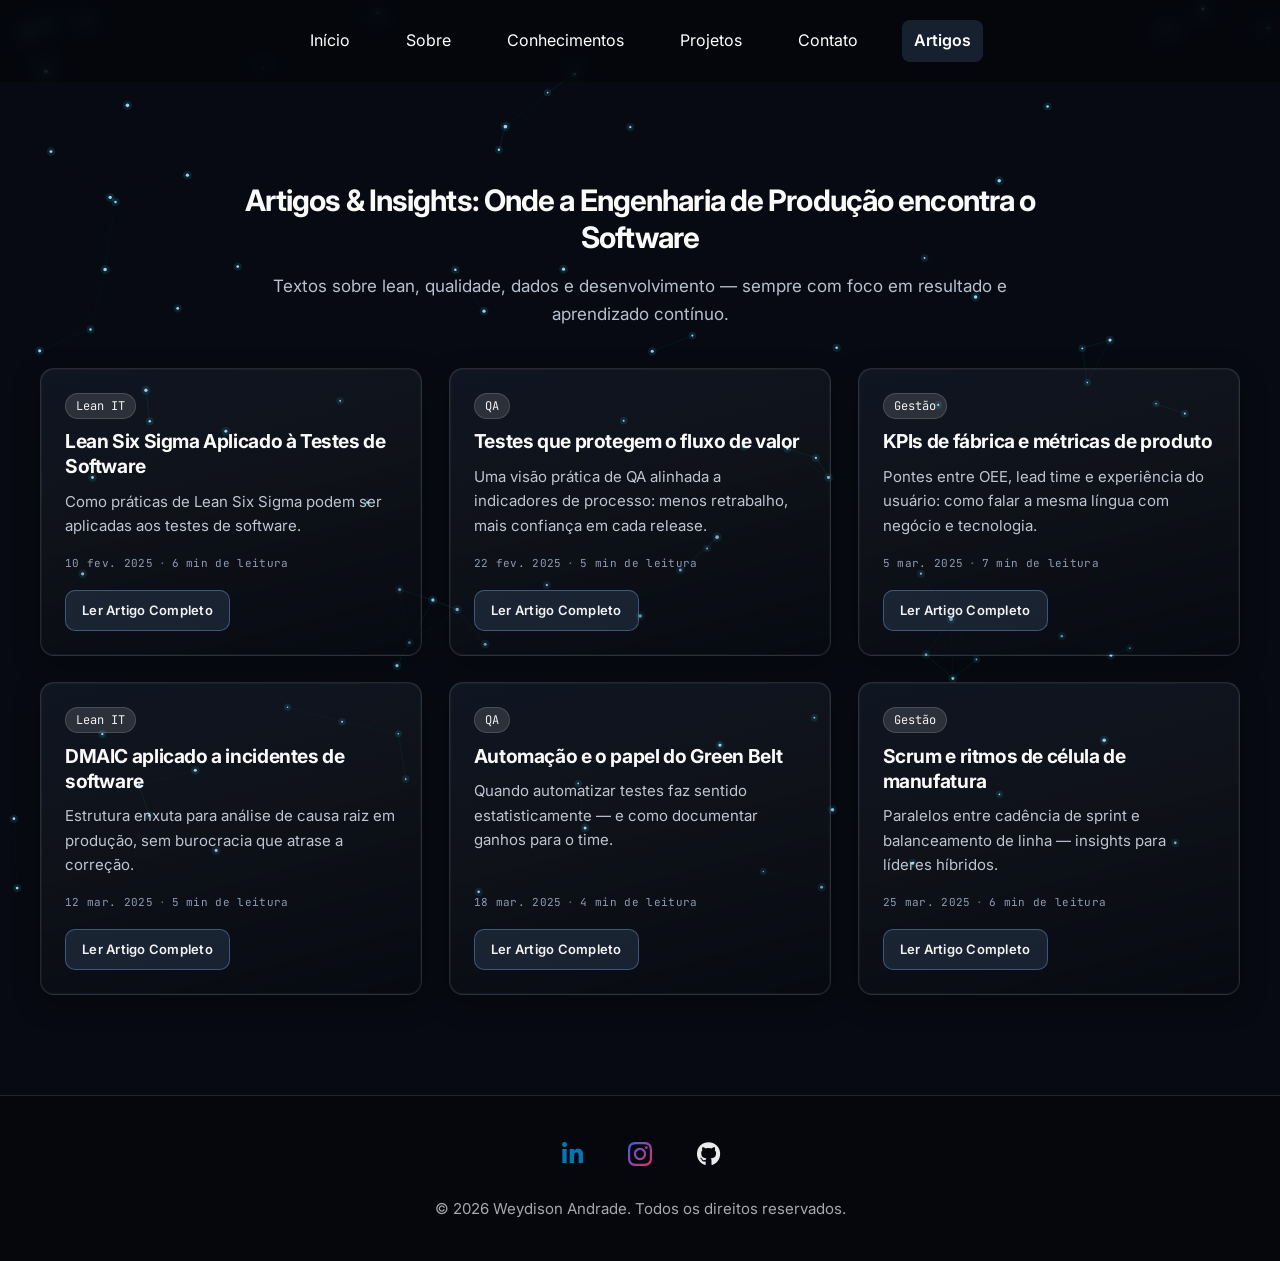
==== commit f25c55ce: "adicionando analitycs" ====
--- a/html/artigos.html
+++ b/html/artigos.html
@@ -2,6 +2,15 @@
 <!-- artigos.html — Listagem de artigos e insights; primeira entrada linka para lean.html -->
 <html lang="pt-BR">
   <head>
+    <!-- Google tag (gtag.js) -->
+    <script async src="https://www.googletagmanager.com/gtag/js?id=G-S1C9F0WB7D"></script>
+    <script>
+      window.dataLayer = window.dataLayer || [];
+      function gtag(){dataLayer.push(arguments);}
+      gtag('js', new Date());
+
+      gtag('config', 'G-S1C9F0WB7D');
+    </script>
     <!-- Codificação e viewport para renderização correta em qualquer dispositivo -->
     <meta charset="UTF-8" />
     <meta name="viewport" content="width=device-width, initial-scale=1.0" />
--- a/html/css/style.css
+++ b/html/css/style.css
@@ -26,6 +26,134 @@
   --tech-badge-hover-border: rgba(130, 185, 255, 0.38);
 }
 
+/* ========== Tradução in-place — cabeçalho de secção + botão glassmorphism ========== */
+.section--translatable,
+.site-footer.site-footer--translatable {
+  position: relative;
+}
+
+/* Linha título + botão: alinhamento horizontal e responsivo (mobile-first) */
+.section__head {
+  display: flex;
+  flex-direction: row;
+  flex-wrap: wrap;
+  align-items: center;
+  justify-content: space-between;
+  gap: 0.65rem 1rem;
+  width: 100%;
+  margin-bottom: var(--heading-after-spacing);
+}
+
+.section__head h2 {
+  margin-bottom: 0;
+}
+
+.section__head--footer {
+  justify-content: flex-end;
+  margin-bottom: 0.75rem;
+}
+
+/* Projetos: título centrado na grelha, botão à direita */
+.section__head--projects {
+  display: grid;
+  grid-template-columns: 1fr auto 1fr;
+  align-items: center;
+  gap: 0.5rem 0.75rem;
+}
+
+.section__head--projects .projects__heading {
+  grid-column: 2;
+  margin-bottom: 0;
+  justify-self: center;
+  text-align: center;
+}
+
+.section__head--projects .btn-translate {
+  grid-column: 3;
+  justify-self: end;
+}
+
+@media (max-width: 540px) {
+  .section__head:not(.section__head--home):not(.section__head--footer):not(.section__head--projects) {
+    flex-direction: column;
+    align-items: stretch;
+  }
+
+  .section__head:not(.section__head--home):not(.section__head--footer):not(.section__head--projects) .btn-translate {
+    order: -1;
+    align-self: flex-end;
+  }
+
+  .section__head--projects {
+    display: flex;
+    flex-direction: column;
+    align-items: stretch;
+  }
+
+  .section__head--projects .projects__heading {
+    order: 1;
+    width: 100%;
+    text-align: center;
+  }
+
+  .section__head--projects .btn-translate {
+    order: 0;
+    align-self: flex-end;
+  }
+}
+
+.btn-translate {
+  position: relative;
+  z-index: 5;
+  flex-shrink: 0;
+  padding: 0.4rem 0.75rem;
+  font-family: "Inter", system-ui, sans-serif;
+  font-size: clamp(0.75rem, 2.2vw, 0.85rem);
+  font-weight: 600;
+  letter-spacing: 0.0625rem;
+  line-height: 1.25;
+  text-transform: uppercase;
+  color: rgba(255, 255, 255, 0.92);
+  background: rgba(255, 255, 255, 0.05);
+  border: 1px solid rgba(255, 255, 255, 0.1);
+  border-radius: 9999px;
+  cursor: pointer;
+  -webkit-backdrop-filter: blur(8px);
+  backdrop-filter: blur(8px);
+  -webkit-tap-highlight-color: transparent;
+  transition: all 0.3s ease;
+  box-shadow: 0 1px 0 rgba(255, 255, 255, 0.06) inset;
+  white-space: nowrap;
+}
+
+.btn-translate:hover {
+  background: rgba(255, 255, 255, 0.15);
+  border-color: rgba(255, 255, 255, 0.38);
+  color: #fff;
+  box-shadow:
+    0 1px 0 rgba(255, 255, 255, 0.1) inset,
+    0 0 20px rgba(130, 185, 255, 0.12);
+}
+
+.btn-translate:active {
+  transform: scale(0.95);
+}
+
+.btn-translate:focus-visible {
+  outline: 2px solid rgba(130, 185, 255, 0.85);
+  outline-offset: 3px;
+}
+
+@media (prefers-reduced-motion: reduce) {
+  .btn-translate {
+    transition: none;
+  }
+
+  .btn-translate:active {
+    transform: none;
+  }
+}
+
 section {
   padding-block: var(--section-py-mobile);
   padding-left: max(var(--container-gutter), env(safe-area-inset-left, 0px));
@@ -56,8 +184,8 @@
 }
 
 /* Hero: respiro entre nome (h1) e subtítulo (h2) */
-.home-text h1 {
-  margin-bottom: 0.75rem;
+.section__head--home h1 {
+  margin-bottom: 0;
 }
 
 /* Corpo: tema escuro, fonte principal e altura de linha confortável para leitura */
@@ -66,6 +194,7 @@
   background: #070a12;
   color: #eee;
   min-height: 100vh;
+  min-height: 100dvh;
   font-family: "Inter", system-ui, -apple-system, BlinkMacSystemFont, "Segoe UI", sans-serif;
   line-height: 1.6;
 }
@@ -97,15 +226,16 @@
   font-size: 0.95em;
 }
 
-/* Empilhamento: seções e rodapé ficam acima do canvas de partículas (z-index 0) */
+/* Empilhamento: conteúdo acima do canvas de partículas (z-index 0) */
 section,
+main,
 .site-footer,
 .section-divider {
   position: relative;
   z-index: 1;
 }
 
-/* Canvas full-screen: animação de rede (desenhada em js/particles.js), não recebe clique */
+/* Canvas full-screen: rede de partículas (js/particles.js), GPU-friendly, sem interação */
 .particle-canvas {
   position: fixed;
   inset: 0;
@@ -114,6 +244,8 @@
   height: 100%;
   pointer-events: none;
   display: block;
+  transform: translateZ(0);
+  backface-visibility: hidden;
 }
 
 /* Listas sem marcador padrão (estilo controlado por seção) */
@@ -250,11 +382,49 @@
   min-height: 40vh;
 }
 
+/* Mobile: hero ocupa pelo menos uma altura de ecrã — com 40vh o “Sobre” aparecia no primeiro fold */
+@media (max-width: 767.98px) {
+  .home {
+    min-height: 100svh;
+    min-height: 100dvh;
+  }
+
+  #inicio {
+    scroll-margin-top: 0.75rem;
+  }
+}
+
 .home__inner {
+  display: flex;
+  flex-direction: column;
+  align-items: stretch;
+  gap: 2rem;
+}
+
+.section__head--home {
+  align-items: flex-end;
+  justify-content: space-between;
+}
+
+@media (max-width: 767.98px) {
+  .section__head--home {
+    flex-direction: column;
+    align-items: center;
+    text-align: center;
+  }
+
+  .section__head--home .btn-translate {
+    order: -1;
+    align-self: flex-end;
+  }
+}
+
+.home__columns {
   display: flex;
   flex-direction: column;
   align-items: center;
   gap: 2rem;
+  width: 100%;
 }
 
 .home-text {
@@ -262,11 +432,25 @@
   text-align: center;
 }
 
-.home-text h1,
+.section__head--home h1,
 .home-text h2,
 .home-text p {
   color: #fff;
 }
+
+/* Destaque (hero): verde vivo + brilho suave (sem fundo escuro) */
+.home__text-glow {
+  color: #00ff00;
+  text-shadow:
+    0 0 4px rgba(0, 255, 0, 0.85),
+    0 0 10px rgba(0, 255, 0, 0.45),
+    0 0 18px rgba(0, 255, 0, 0.2);
+  background: none;
+  padding: 0;
+  border-radius: 0;
+}
+
+/* As definições das metodologias no card Processos reutilizam esta mesma cor e sombra (.know-how-card--process .know-how-item__def). */
 
 /* Hero — foto circular com trilhas de circuito + anel animado (ciano / verde limão) */
 @keyframes circuitTraceFlow {
@@ -472,7 +656,7 @@
 
 /* Hero em duas colunas: texto à esquerda, foto à direita */
 @media (min-width: 768px) {
-  .home__inner {
+  .home__columns {
     flex-direction: row;
     align-items: center;
     justify-content: space-between;
@@ -523,6 +707,10 @@
   display: grid;
   gap: clamp(1.75rem, 4vw, 2.5rem);
   align-items: center;
+}
+
+.about__inner > .section__head {
+  grid-column: 1 / -1;
 }
 
 .about__main {
@@ -734,6 +922,38 @@
   margin: 0;
 }
 
+/*
+ * Conhecimentos — blocos adicionados na landing (metadocumentação):
+ *   know-how-card__groups / __group / __subheading — divide o card Processos em Metodologias e Ferramentas.
+ *   know-how-card--process .know-how-item__glyph--proc-* — cor por ícone (metodologia ou ferramenta).
+ *   know-how-item__glyph--git — cor oficial do Git no card Tech.
+ *   know-how-item__glyph--sql-mysql — cilindro FA + SVG MySQL (marca); sombra para leitura no fundo escuro.
+ *   know-how-item__glyph--cursor-app — área e tamanho do SVG do logo Cursor (substitui ícone terminal).
+ *   know-how-item__glyph--python — gradiente azul/amarelo no glifo FA (::before).
+ *   know-how-item--def-disclosure e seguintes — padrão acordeão (botão, painel, chevron, foco).
+ *   know-how-card--process .know-how-item__def — texto das definições com mesma cor/brilho do hero (.home__text-glow).
+ */
+.know-how-card__groups {
+  display: flex;
+  flex-direction: column;
+  gap: 1rem;
+}
+
+.know-how-card__group + .know-how-card__group {
+  padding-top: 1rem;
+  border-top: 1px solid rgba(255, 255, 255, 0.1);
+}
+
+.know-how-card__subheading {
+  font-family: "Inter", system-ui, sans-serif;
+  font-size: clamp(0.72rem, 1.7vw, 0.78rem);
+  font-weight: 600;
+  letter-spacing: 0.07em;
+  text-transform: uppercase;
+  color: rgba(195, 208, 225, 0.78);
+  margin: 0 0 0.5rem 0;
+}
+
 .know-how-card__list {
   list-style: none;
   margin: 0;
@@ -766,6 +986,39 @@
   color: rgba(195, 210, 230, 0.9);
 }
 
+/* Cor temática por linha do card Processos (metodologias e ferramentas). */
+.know-how-card--process .know-how-item__glyph--proc-lean {
+  color: #66bb6a;
+}
+
+.know-how-card--process .know-how-item__glyph--proc-sixsigma {
+  color: #ef5350;
+}
+
+.know-how-card--process .know-how-item__glyph--proc-kanban {
+  color: #29b6f6;
+}
+
+.know-how-card--process .know-how-item__glyph--proc-scrum {
+  color: #ffa726;
+}
+
+.know-how-card--process .know-how-item__glyph--proc-masp {
+  color: #7e57c2;
+}
+
+.know-how-card--process .know-how-item__glyph--proc-ci {
+  color: #26a69a;
+}
+
+.know-how-card--process .know-how-item__glyph--proc-bizagi {
+  color: #00bcd4;
+}
+
+.know-how-card--process .know-how-item__glyph--proc-trello {
+  color: #0079bf;
+}
+
 .know-how-item__glyph--pair {
   display: inline-flex;
   align-items: center;
@@ -787,6 +1040,60 @@
   color: #1572b6;
 }
 
+/* Card Tech: cor de marca do Git (ícone fa-git-alt). */
+.know-how-item__glyph.know-how-item__glyph--git {
+  color: #f05032;
+}
+
+/* SQL/MySQL: ícone de banco (FA) + SVG da marca; sombras ajudam contraste no card Tech. */
+.know-how-item__glyph--sql-mysql .fa-database {
+  color: #42a5f5;
+}
+
+.know-how-item__glyph--sql-mysql .know-how-item__mysql-mark {
+  display: inline-flex;
+  align-items: center;
+  justify-content: center;
+  line-height: 0;
+}
+
+.know-how-item__glyph--sql-mysql .know-how-item__mysql-svg {
+  width: 1.2rem;
+  height: 1.2rem;
+  display: block;
+  filter: drop-shadow(0 0 0.5px rgba(255, 255, 255, 0.35))
+    drop-shadow(0 1px 2px rgba(0, 0, 0, 0.55));
+}
+
+/* Cursor: container e escala do SVG do logo (substitui Font Awesome genérico). */
+.know-how-item__glyph--cursor-app {
+  display: inline-flex;
+  align-items: center;
+  justify-content: center;
+  line-height: 0;
+}
+
+.know-how-item__glyph--cursor-app .know-how-item__cursor-svg {
+  width: 1.15rem;
+  height: 1.15rem;
+  display: block;
+  filter: drop-shadow(0 0 0.45px rgba(255, 255, 255, 0.4))
+    drop-shadow(0 1px 2px rgba(0, 0, 0, 0.55));
+}
+
+/* Python: gradiente nas cores habituais da marca no pseudo-elemento do ícone FA. */
+.know-how-item__glyph--python {
+  color: transparent;
+}
+
+.know-how-item__glyph--python::before {
+  background: linear-gradient(118deg, #3776ab 42%, #ffd43b 42%);
+  -webkit-background-clip: text;
+  background-clip: text;
+  color: transparent;
+  -webkit-text-fill-color: transparent;
+}
+
 .know-how-item__label {
   font-size: clamp(0.8rem, 1.9vw, 0.875rem);
   line-height: 1.45;
@@ -794,6 +1101,88 @@
   word-break: break-word;
 }
 
+/* Metodologia expansível: coluna; botão tipo linha; painel sob o título; chevron com .is-open no <li>. */
+.know-how-item--def-disclosure {
+  flex-direction: column;
+  align-items: stretch;
+  gap: 0;
+}
+
+.know-how-item__disclosure-trigger {
+  display: flex;
+  align-items: center;
+  gap: 0.65rem;
+  width: 100%;
+  margin: 0;
+  padding: 0;
+  border: none;
+  background: transparent;
+  cursor: pointer;
+  font: inherit;
+  color: inherit;
+  text-align: left;
+  border-radius: 8px;
+}
+
+.know-how-item__disclosure-trigger:hover .know-how-item__label {
+  color: rgba(255, 255, 255, 1);
+}
+
+.know-how-item__disclosure-trigger:focus-visible {
+  outline: 2px solid rgba(130, 185, 255, 0.55);
+  outline-offset: 2px;
+}
+
+.know-how-item__disclosure-trigger .know-how-item__label {
+  flex: 1;
+  min-width: 0;
+  font-weight: 600;
+}
+
+.know-how-item__disclosure-chevron {
+  flex-shrink: 0;
+  display: inline-flex;
+  align-items: center;
+  justify-content: center;
+  width: 1.25rem;
+  font-size: 0.68rem;
+  opacity: 0.72;
+  color: rgba(200, 210, 225, 0.9);
+  transition: transform 0.22s ease;
+}
+
+.know-how-item--def-disclosure.is-open .know-how-item__disclosure-chevron {
+  transform: rotate(180deg);
+}
+
+.know-how-item__def-panel {
+  padding-top: 0.55rem;
+  margin-top: 0.4rem;
+  border-top: 1px solid rgba(255, 255, 255, 0.08);
+}
+
+.know-how-item__def {
+  margin: 0;
+  font-size: clamp(0.72rem, 1.65vw, 0.8125rem);
+  line-height: 1.5;
+  color: rgba(210, 218, 232, 0.88);
+  font-weight: 400;
+}
+
+/* Parágrafos de definição no card Processos: alinhar ao destaque verde do hero (.home__text-glow). */
+.know-how-card--process .know-how-item__def {
+  color: #00ff00;
+  text-shadow:
+    0 0 4px rgba(0, 255, 0, 0.85),
+    0 0 10px rgba(0, 255, 0, 0.45),
+    0 0 18px rgba(0, 255, 0, 0.2);
+}
+
+/* Melhoria Contínua: vários parágrafos dentro do mesmo painel (traduzidos via data-en no wrapper). */
+.know-how-item__def-body .know-how-item__def + .know-how-item__def {
+  margin-top: 0.55rem;
+}
+
 @media (max-width: 380px) {
   .know-how-item {
     flex-wrap: wrap;
@@ -815,7 +1204,7 @@
   margin-bottom: 1.25rem;
 }
 
-/* Desktop: botão WhatsApp centralizado */
+/* Desktop: bloco de contato mais largo e texto alinhado ao centro */
 @media (min-width: 768px) {
   .contact-text {
     max-width: 42rem;
@@ -831,11 +1220,14 @@
 
 /* Botão de call-to-action para WhatsApp (abre link externo definido no HTML) */
 .contact-whatsapp {
-  display: inline-flex;
+  display: flex;
   align-items: center;
   justify-content: center;
   gap: 0.65rem;
+  width: fit-content;
+  max-width: 100%;
   margin-top: 0.25rem;
+  margin-inline: auto;
   padding: 0.75rem 1.25rem;
   border-radius: 999px;
   font-weight: 600;
@@ -1070,6 +1462,8 @@
   overscroll-behavior-x: contain;
   scroll-behavior: smooth;
   -webkit-overflow-scrolling: touch;
+  transform: translateZ(0);
+  -webkit-transform: translateZ(0);
   padding-bottom: 0.35rem;
   scrollbar-width: none;
   -ms-overflow-style: none;
@@ -1080,6 +1474,44 @@
 
 .projects__container::-webkit-scrollbar {
   display: none;
+}
+
+/* Carrossel Projetos: oscilação suave das setas (direção do scroll); pausa no hover/foco */
+@keyframes projects-nav-chevron-prev {
+  0%,
+  100% {
+    transform: translateX(0);
+  }
+  50% {
+    transform: translateX(-5px);
+  }
+}
+
+@keyframes projects-nav-chevron-next {
+  0%,
+  100% {
+    transform: translateX(0);
+  }
+  50% {
+    transform: translateX(5px);
+  }
+}
+
+/* Clique no botão “anterior”: ícone desliza à esquerda e volta (classe aplicada em projects-carousel.js) */
+@keyframes projects-nav-tap-prev {
+  0% {
+    transform: translateX(0);
+  }
+  40% {
+    transform: translateX(-14px);
+  }
+  100% {
+    transform: translateX(0);
+  }
+}
+
+.projects__nav--prev.projects__nav--nudge-left:not(:disabled) .projects__nav-icon-wrap {
+  animation: projects-nav-tap-prev 0.45s ease-out;
 }
 
 /* Botões do carrossel: glassmorphism + hover tech (comportamento em js/projects-carousel.js) */
@@ -1120,6 +1552,14 @@
   transition: transform 0.3s ease;
 }
 
+.projects__nav--prev:not(:disabled) .projects__nav-icon-wrap {
+  animation: projects-nav-chevron-prev 2.35s ease-in-out infinite;
+}
+
+.projects__nav--next:not(:disabled) .projects__nav-icon-wrap {
+  animation: projects-nav-chevron-next 2.35s ease-in-out infinite;
+}
+
 .projects__nav:hover:not(:disabled) {
   background: rgba(130, 185, 255, 0.22);
   border-color: rgba(130, 185, 255, 0.5);
@@ -1129,8 +1569,13 @@
     inset 0 1px 0 rgba(255, 255, 255, 0.12);
 }
 
-.projects__nav:active:not(:disabled) {
-  transform: translateY(-50%) scale(0.96);
+/* Ao pressionar: botão “anterior” desloca-se levemente à esquerda (alinhado ao scroll) */
+.projects__nav--prev:active:not(:disabled) {
+  transform: translateY(-50%) translateX(-8px) scale(0.95);
+}
+
+.projects__nav--next:active:not(:disabled) {
+  transform: translateY(-50%) translateX(8px) scale(0.95);
 }
 
 .projects__nav:focus-visible {
@@ -1159,12 +1604,18 @@
 
 @media (hover: hover) and (pointer: fine) {
   .projects__nav--prev:hover:not(:disabled) .projects__nav-icon-wrap {
-    transform: translateX(-3px);
+    animation: none;
+    transform: translateX(-5px);
   }
 
   .projects__nav--next:hover:not(:disabled) .projects__nav-icon-wrap {
-    transform: translateX(3px);
-  }
+    animation: none;
+    transform: translateX(5px);
+  }
+}
+
+.projects__nav:focus-visible:not(:disabled) .projects__nav-icon-wrap {
+  animation: none;
 }
 
 .projects__nav-icon {
@@ -1220,6 +1671,10 @@
   animation-delay: 0.56s;
 }
 
+.project-card:nth-child(6) {
+  animation-delay: 0.68s;
+}
+
 /* Animação: cards surgem de baixo com leve fade-in */
 @keyframes projectCardIn {
   to {
@@ -1292,6 +1747,8 @@
   cursor: pointer;
   outline: none;
   isolation: isolate;
+  touch-action: manipulation;
+  -webkit-tap-highlight-color: rgba(130, 185, 255, 0.18);
 }
 
 /* Camada da foto: variável --project-card-bg por projeto; fallback EcoFábrica (MinhaImagem/) */
@@ -1336,6 +1793,12 @@
     url("../../MinhaImagem/dogvet-card.png");
 }
 
+/* JC Barbearia — foto Unsplash (barbeiro com cliente); licença Unsplash / Georgi Kalaydzhiev */
+.project-card--jcbarbearia {
+  --project-card-bg: linear-gradient(180deg, rgba(8, 14, 24, 0.18) 0%, rgba(8, 14, 24, 0.48) 100%),
+    url("../../MinhaImagem/card-jcbarbearia-bg.jpg");
+}
+
 /* Camada semitransparente sobre a foto (escurece no hover via regras abaixo) */
 .project-card--visual .project-card__overlay {
   position: absolute;
@@ -1548,9 +2011,15 @@
     transform: none;
   }
 
+  .projects__nav--prev:active:not(:disabled),
+  .projects__nav--next:active:not(:disabled) {
+    transform: translateY(-50%) scale(0.96);
+  }
+
   .projects__nav-icon-wrap {
     transition: none;
     transform: none !important;
+    animation: none !important;
   }
 
   .home__photo-circuit,
@@ -1739,3 +2208,158 @@
     transform: none;
   }
 }
+
+/* Card com link em toda a área (lista de artigos) */
+.articles-card--linkable {
+  padding: 0;
+}
+
+.articles-card__link {
+  display: flex;
+  flex-direction: column;
+  align-items: flex-start;
+  width: 100%;
+  min-height: 100%;
+  padding: clamp(1.2rem, 3vw, 1.5rem);
+  text-decoration: none;
+  color: inherit;
+  border-radius: 14px;
+  outline: none;
+  box-sizing: border-box;
+}
+
+.articles-card__link:focus-visible {
+  box-shadow: inset 0 0 0 2px rgba(130, 185, 255, 0.9);
+}
+
+.articles-card--linkable .articles-card__cta {
+  cursor: pointer;
+}
+
+@media (hover: hover) and (pointer: fine) {
+  .articles-card--linkable:hover .articles-card__cta {
+    background: rgba(130, 185, 255, 0.22);
+    border-color: rgba(130, 185, 255, 0.55);
+    color: #fff;
+  }
+}
+
+/* Leitura: página de artigo único (Inter + JetBrains Mono nas citações) */
+.page-article .articles-main {
+  flex: 1;
+}
+
+.article-view__article {
+  position: relative;
+  z-index: 1;
+  padding-block: var(--section-py-mobile);
+  padding-left: max(var(--container-gutter), env(safe-area-inset-left, 0px));
+  padding-right: max(var(--container-gutter), env(safe-area-inset-right, 0px));
+}
+
+@media (min-width: 768px) {
+  .article-view__article {
+    padding-block: var(--section-py-desktop);
+  }
+}
+
+.article-view__inner {
+  max-width: 42rem;
+  margin: 0 auto;
+  padding-bottom: 1rem;
+}
+
+.article-view__back {
+  margin-bottom: 1.5rem;
+}
+
+.article-view__back-link {
+  font-family: "Inter", system-ui, sans-serif;
+  font-size: 0.9375rem;
+  font-weight: 600;
+  color: rgba(160, 200, 255, 0.92);
+  text-decoration: none;
+  transition: color 0.2s ease;
+}
+
+.article-view__back-link:hover {
+  color: rgba(210, 225, 255, 1);
+}
+
+.article-view__back-link:focus-visible {
+  outline: 2px solid rgba(130, 185, 255, 0.85);
+  outline-offset: 3px;
+  border-radius: 4px;
+}
+
+.article-view__header {
+  margin-bottom: 2rem;
+  padding-bottom: 1.25rem;
+  border-bottom: 1px solid rgba(255, 255, 255, 0.1);
+}
+
+.article-view__kicker {
+  margin: 0 0 0.75rem;
+}
+
+.article-view__title {
+  font-family: "Inter", system-ui, sans-serif;
+  font-size: clamp(1.35rem, 4vw, 1.75rem);
+  font-weight: 700;
+  line-height: 1.25;
+  letter-spacing: -0.03em;
+  color: rgba(255, 255, 255, 0.98);
+  margin: 0 0 1rem;
+}
+
+.article-view__meta {
+  font-family: "JetBrains Mono", ui-monospace, monospace;
+  font-size: 0.75rem;
+  color: rgba(160, 175, 200, 0.9);
+  margin: 0;
+  display: flex;
+  flex-wrap: wrap;
+  align-items: center;
+  gap: 0.35rem;
+}
+
+.article-view__body {
+  font-family: "Inter", system-ui, sans-serif;
+  font-size: clamp(0.9375rem, 2vw, 1.0625rem);
+  line-height: 1.75;
+  color: rgba(220, 228, 240, 0.92);
+}
+
+.article-view__body p {
+  margin: 0 0 1.25rem;
+}
+
+.article-view__lead {
+  font-size: clamp(1rem, 2.2vw, 1.125rem);
+  font-weight: 500;
+  color: rgba(235, 240, 248, 0.95);
+}
+
+.article-view__quote {
+  margin: 1.5rem 0;
+  padding: 1rem 1rem 1rem 1.15rem;
+  border-left: 3px solid rgba(130, 185, 255, 0.55);
+  background: rgba(255, 255, 255, 0.04);
+  border-radius: 0 10px 10px 0;
+}
+
+.article-view__quote p {
+  font-family: "JetBrains Mono", ui-monospace, monospace;
+  font-size: clamp(0.8125rem, 1.8vw, 0.9375rem);
+  line-height: 1.65;
+  margin: 0 0 0.65rem;
+  color: rgba(230, 238, 248, 0.94);
+}
+
+.article-view__cite {
+  font-family: "Inter", system-ui, sans-serif;
+  font-size: 0.8125rem;
+  font-style: normal;
+  color: rgba(160, 180, 210, 0.88);
+  display: block;
+}
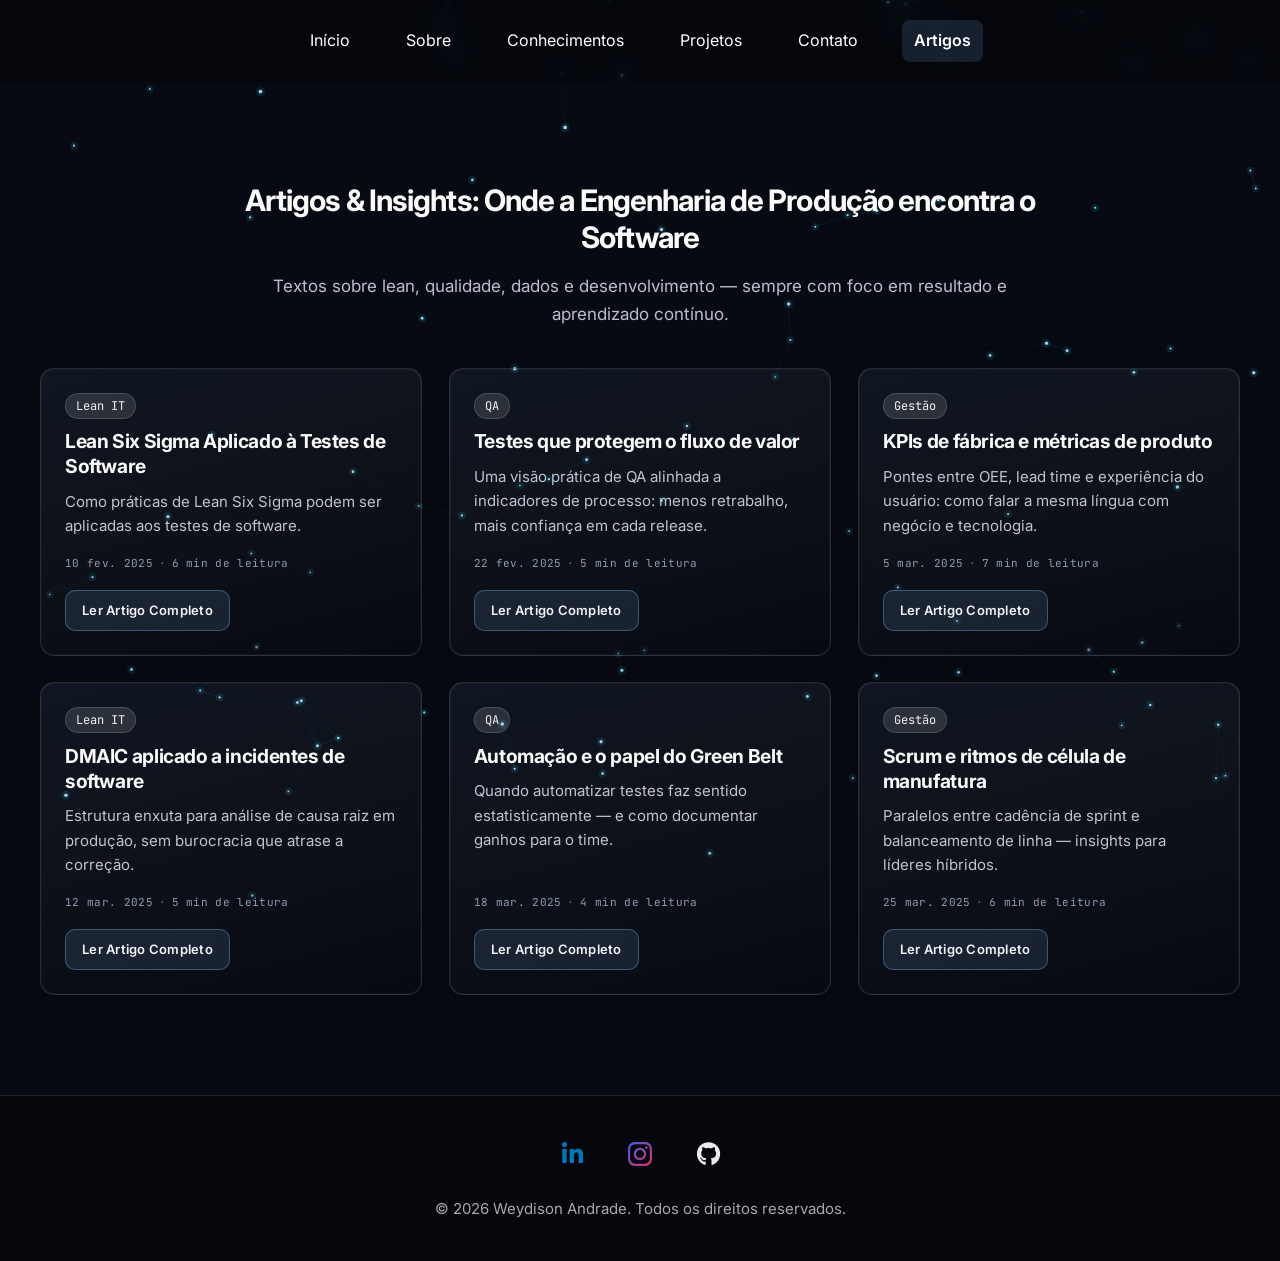
==== commit e2cb7845: "adcionando funcções de rastreamento de eventos" ====
--- a/html/artigos.html
+++ b/html/artigos.html
@@ -280,5 +280,6 @@
     </script>
     <!-- Animação de fundo (defer: executa após o HTML estar parseado) -->
     <script src="js/particles.js" defer></script>
+    <script src="js/track-events.js" defer></script>
   </body>
 </html>
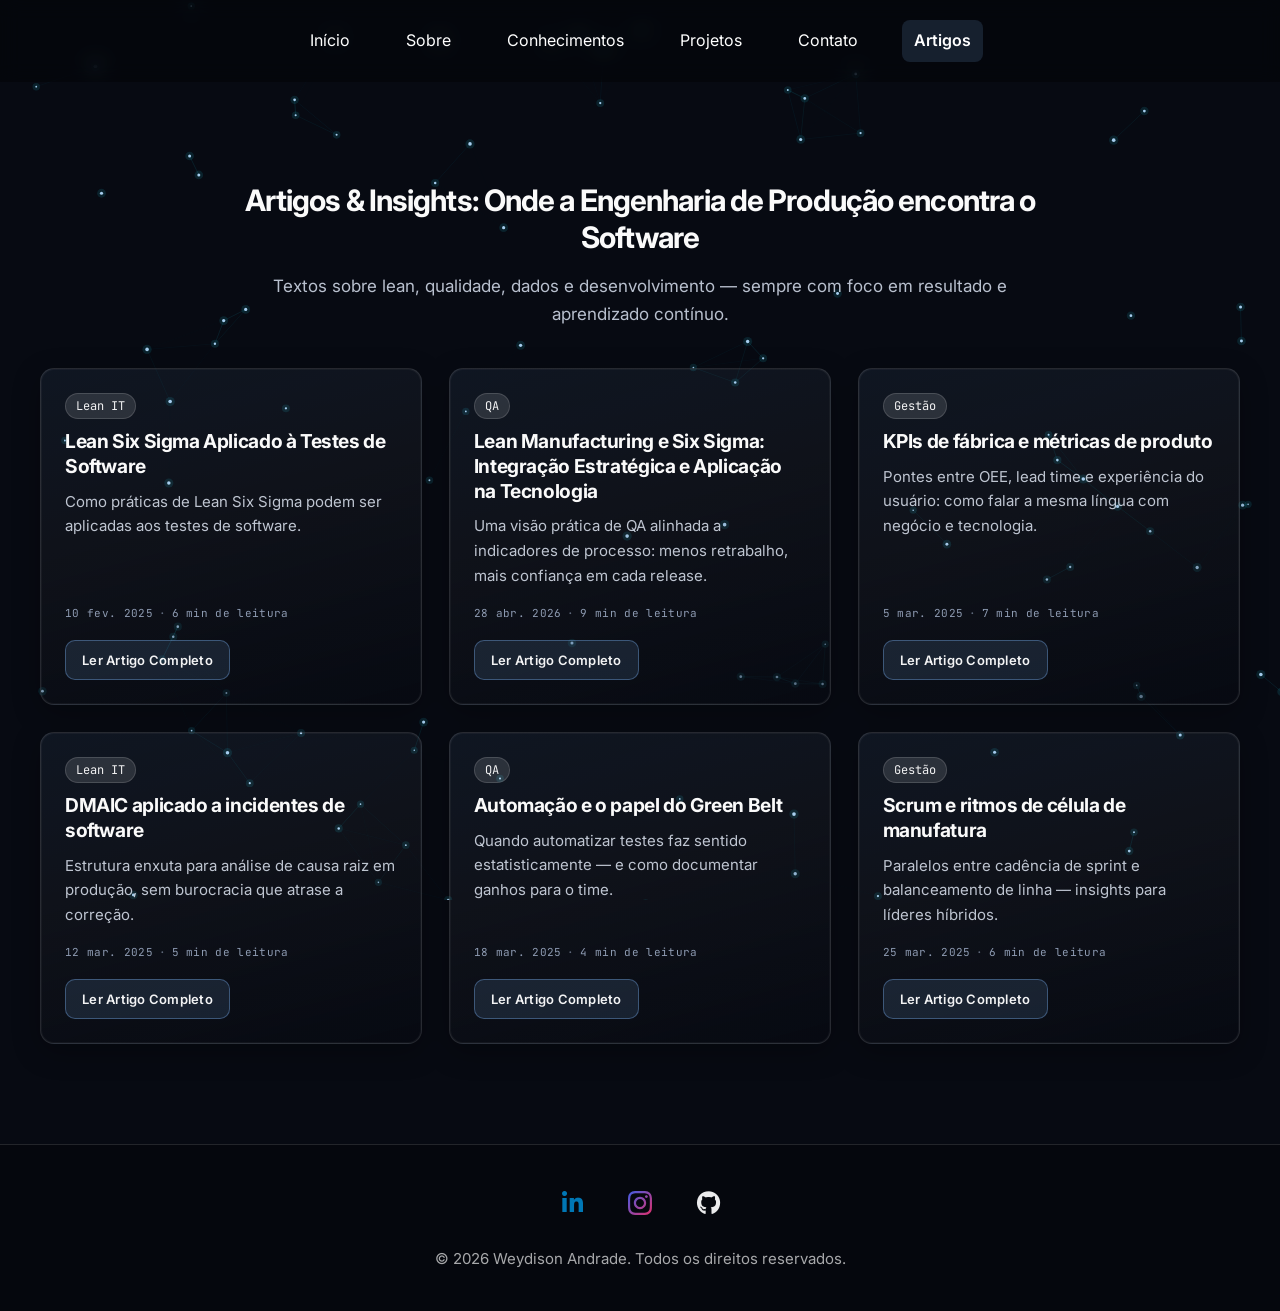
==== commit 55069a10: "Adicionando segundo artigo" ====
--- a/html/artigos.html
+++ b/html/artigos.html
@@ -110,20 +110,26 @@
               </a>
             </article>
 
-            <!-- Card estático: CTA é link separado; href # até existir página do artigo -->
-            <article class="articles-card">
-              <span class="project-card__badge articles-card__category">QA</span>
-              <h2 class="articles-card__title">Testes que protegem o fluxo de valor</h2>
-              <p class="articles-card__excerpt">
-                Uma visão prática de QA alinhada a indicadores de processo: menos retrabalho, mais confiança em cada
-                release.
-              </p>
-              <div class="articles-card__meta">
-                <time datetime="2025-02-22">22 fev. 2025</time>
-                <span class="articles-card__meta-sep" aria-hidden="true">·</span>
-                <span>5 min de leitura</span>
-              </div>
-              <a class="articles-card__cta" href="#">Ler Artigo Completo</a>
+            <!-- Card clicável: artigo completo em lean-manufacturing-six-sigma-tecnologia.html -->
+            <article class="articles-card articles-card--linkable">
+              <a
+                class="articles-card__link"
+                href="lean-manufacturing-six-sigma-tecnologia.html"
+                aria-label="Ler artigo completo: Lean Manufacturing e Six Sigma: Integração Estratégica e Aplicação na Tecnologia"
+              >
+                <span class="project-card__badge articles-card__category">QA</span>
+                <h2 class="articles-card__title">Lean Manufacturing e Six Sigma: Integração Estratégica e Aplicação na Tecnologia</h2>
+                <p class="articles-card__excerpt">
+                  Uma visão prática de QA alinhada a indicadores de processo: menos retrabalho, mais confiança em cada
+                  release.
+                </p>
+                <div class="articles-card__meta">
+                  <time datetime="2026-04-28">28 abr. 2026</time>
+                  <span class="articles-card__meta-sep" aria-hidden="true">·</span>
+                  <span>9 min de leitura</span>
+                </div>
+                <span class="articles-card__cta">Ler Artigo Completo</span>
+              </a>
             </article>
 
             <article class="articles-card">
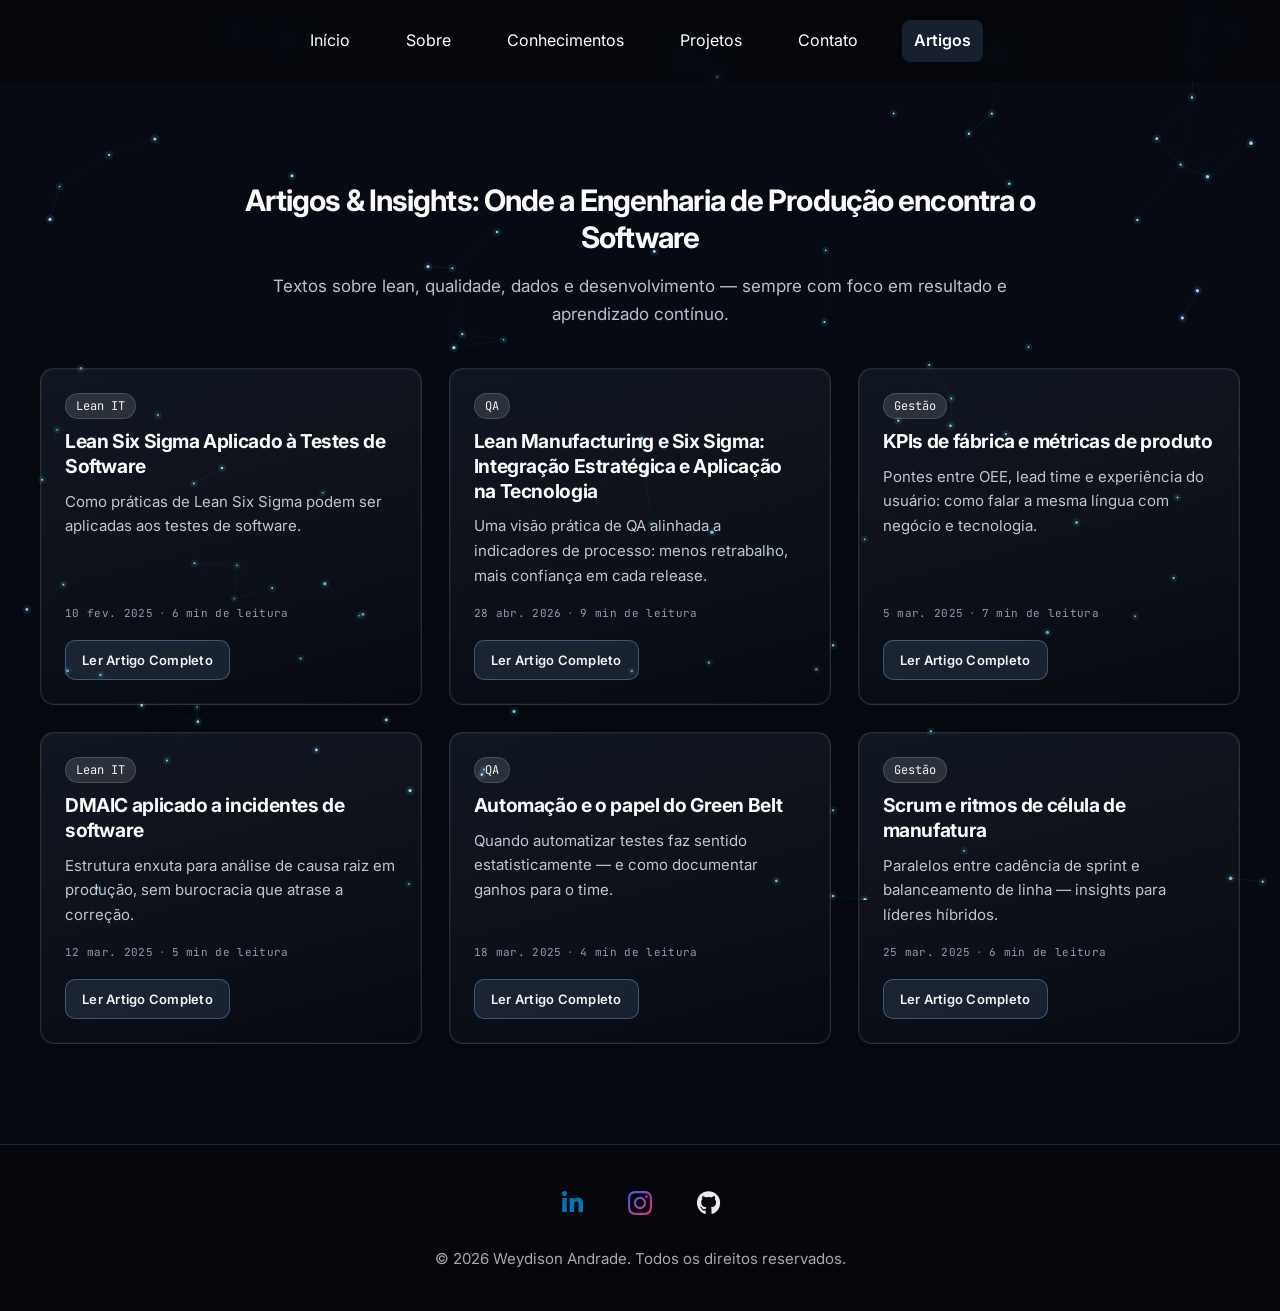
==== commit 5eaa3613: "Adicionando o fivicon na página artigos" ====
--- a/html/artigos.html
+++ b/html/artigos.html
@@ -16,6 +16,7 @@
     <meta name="viewport" content="width=device-width, initial-scale=1.0" />
     <!-- Título da aba e meta description para SEO e previews -->
     <title>Artigos &amp; Insights · Weydison Andrade</title>
+    <link rel="icon" type="image/png" sizes="256x256" href="assets/favicon.png" />
     <meta
       name="description"
       content="Artigos sobre engenharia de produção, software, qualidade e gestão — Weydison Andrade."
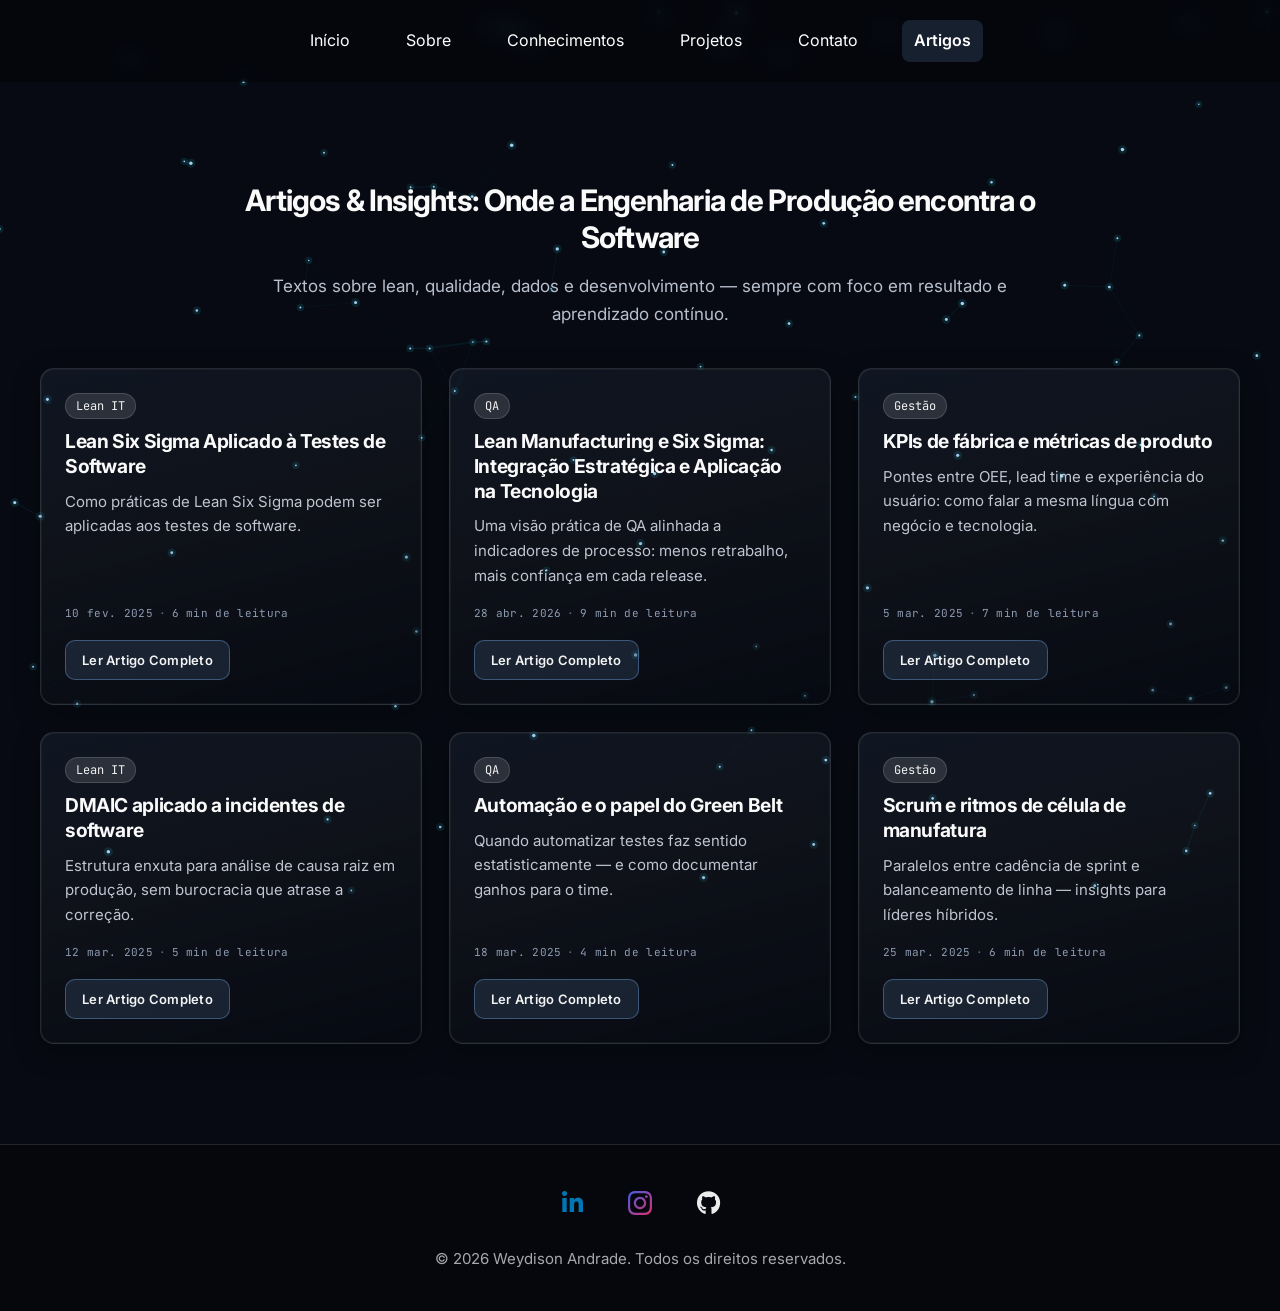
==== commit 01c49286: "Adicionando nova linguagem em aprendizado na seção Habilidades" ====
--- a/html/artigos.html
+++ b/html/artigos.html
@@ -16,7 +16,6 @@
     <meta name="viewport" content="width=device-width, initial-scale=1.0" />
     <!-- Título da aba e meta description para SEO e previews -->
     <title>Artigos &amp; Insights · Weydison Andrade</title>
-    <link rel="icon" type="image/png" sizes="256x256" href="assets/favicon.png" />
     <meta
       name="description"
       content="Artigos sobre engenharia de produção, software, qualidade e gestão — Weydison Andrade."
